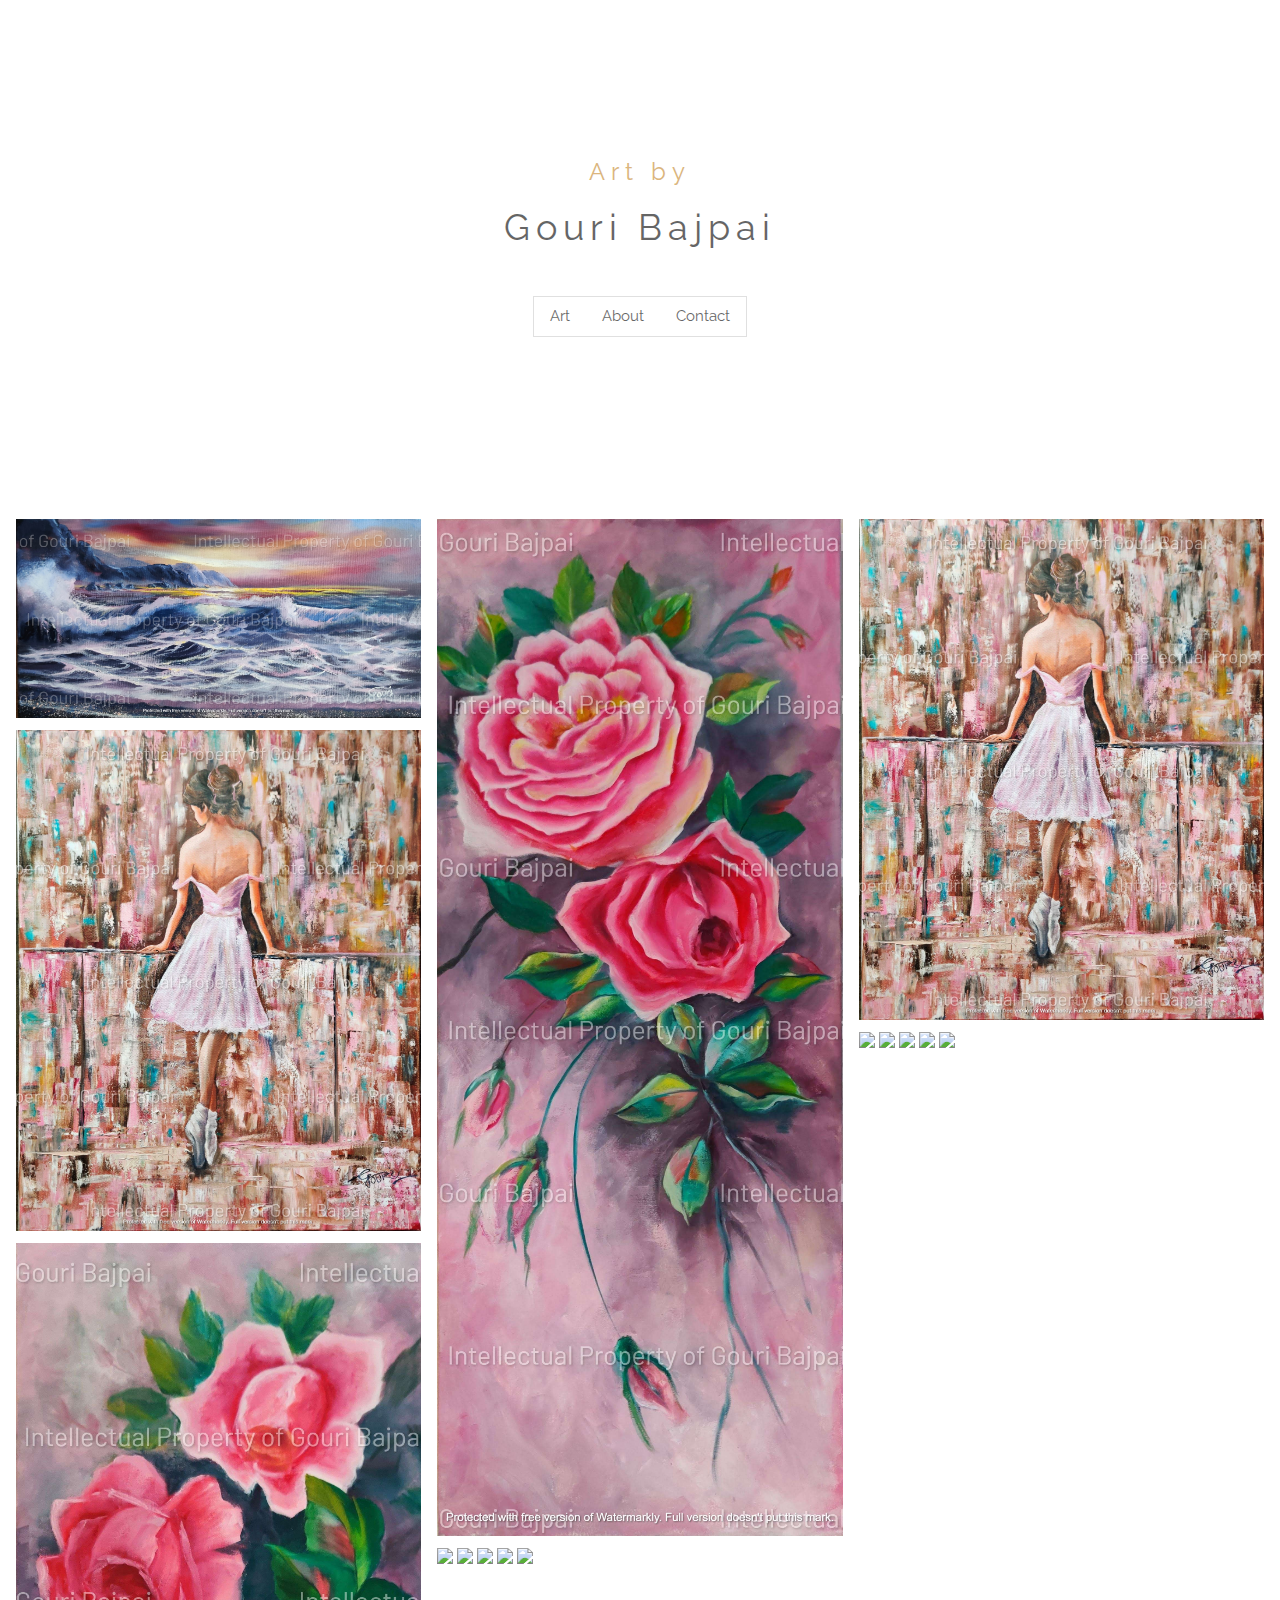
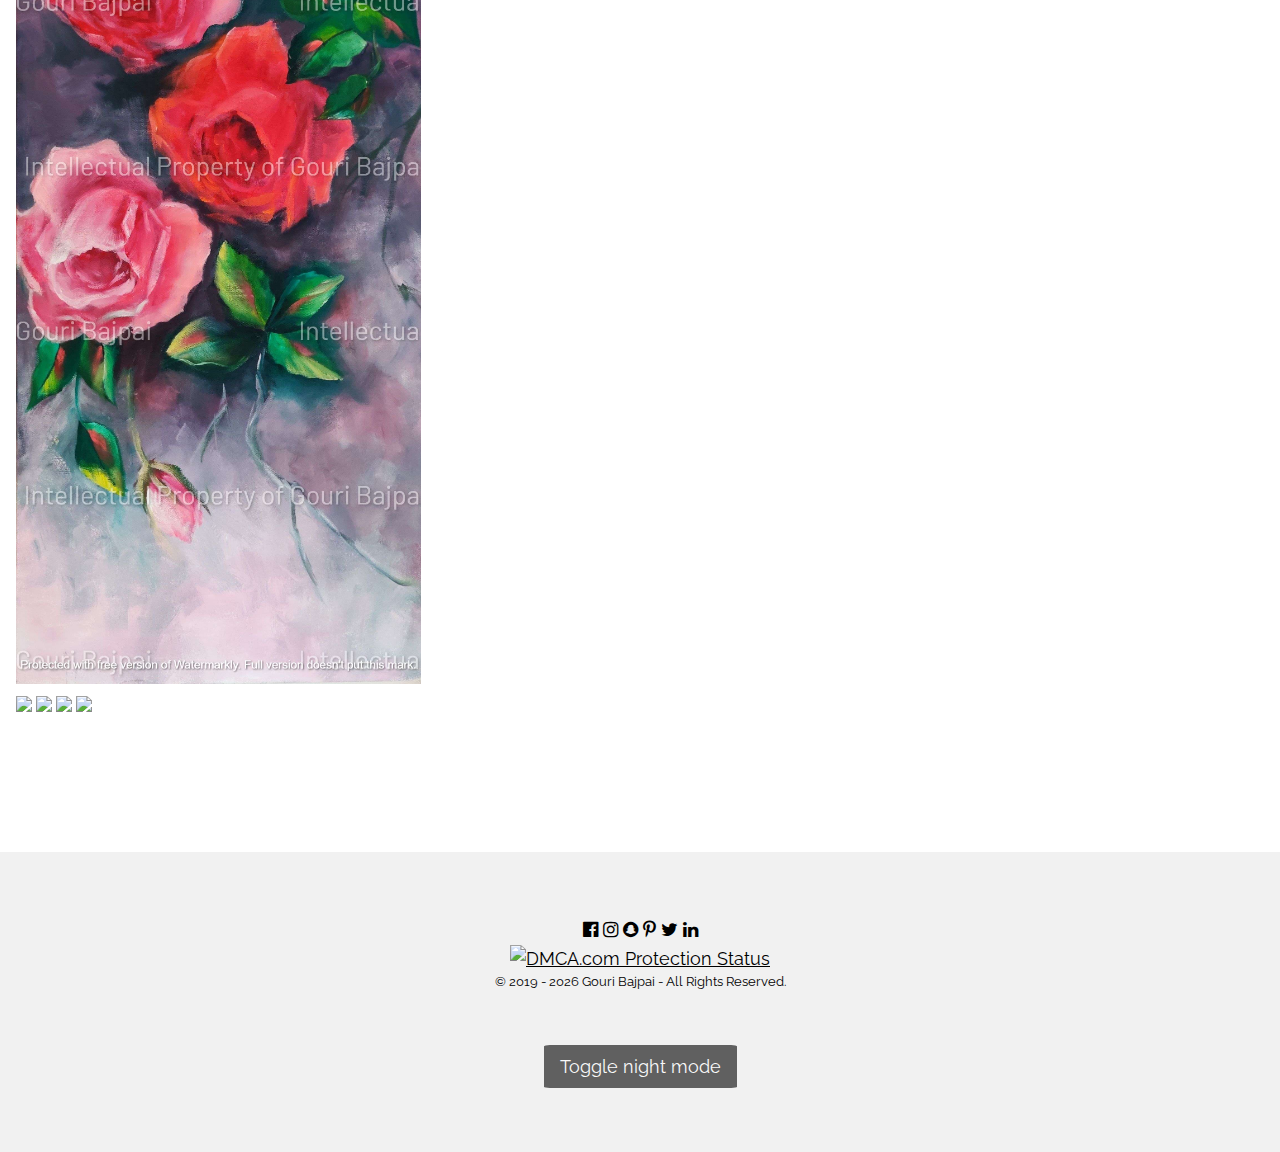
==== html/index.html @ 322a27fb "progress" ====
<!DOCTYPE html>
<html>

<head>
  <meta charset="UTF-8">
  <title>Art by Gouri Bajpai</title>
  <link rel=¨stylesheet¨ type=¨text/css¨ href=¨html/assets/css/main.css¨>
  <meta name="viewport" content="width=device-width, initial-scale=1">
  <link rel="stylesheet" href="https://www.w3schools.com/w3css/4/w3.css">
  <link rel="stylesheet" href="https://fonts.googleapis.com/css?family=Raleway">
  <link rel="stylesheet" href="https://cdnjs.cloudflare.com/ajax/libs/font-awesome/4.7.0/css/font-awesome.min.css">
  <script src="https://ajax.googleapis.com/ajax/libs/jquery/2.1.1/jquery.min.js"></script>
  <style>
    body,
    h1 {
      font-family: "Raleway", Arial, sans-serif
    }

    body {
      background-color: white;
      transition: 0.3s;
    }

    .dark-mode {
      background-color: black;
      color: white;
    }

    h1 {
      letter-spacing: 6px
    }

    .w3-row-padding img {
      margin-bottom: 12px
    }

    .zoom {
      transition: transform .2s;
      /* Animation */

    }

    .zoom:hover {
      transform: scale(1.1);
      /* (150% zoom - Note: if the zoom is too large, it will go outside of the viewport) */
    }
  </style>
  <link rel="apple-touch-icon" sizes="180x180" href="media/favicons/apple-touch-icon.png">
  <link rel="icon" type="image/png" sizes="32x32" href="media/favicons/favicon-32x32.png">
  <link rel="icon" type="image/png" sizes="16x16" href="media/favicons/favicon-16x16.png">
  <link rel="manifest" href="media/favicons/site.webmanifest">
  <link rel="mask-icon" href="media/favicons/safari-pinned-tab.svg" color="#5bbad5">
  <link rel="shortcut icon" href="media/favicons/favicon.ico">
  <meta name="apple-mobile-web-app-title" content="Art by Gouri">
  <meta name="application-name" content="Art by Gouri">
  <meta name="msapplication-TileColor" content="#ffffff">
  <meta name="msapplication-config" content="media/favicons/browserconfig.xml">
  <meta name="theme-color" content="#ffffff">
  <script src="https://unpkg.com/sweetalert/dist/sweetalert.min.js"></script>
</head>

<body>

  <!-- !PAGE CONTENT! -->
  <div class="w3-content" style="max-width:1500px">

    <!-- Header -->
    <header class="w3-panel w3-center w3-opacity" style="padding:128px 16px">
      <h1 style="color: rgb(196, 133, 39);" class="w3-xlarge">Art by</h1>
      <h1 style="" class="w3-animate-opacity">Gouri Bajpai</h1>

      <div class="w3-padding-32">
        <div class="w3-bar w3-border">
          <a href="index.html" class="w3-bar-item w3-button zoom">Art</a>
          <a href="about.html" class="w3-bar-item w3-button zoom">About</a>
          <a href="contact.html" class="w3-bar-item w3-button zoom">Contact</a>
        </div>
      </div>
    </header>

    <!-- Photo Grid -->
    <div class="w3-row-padding" style="margin-bottom:128px">
      <div class="w3-third">
        <img oncontextmenu="nostil(); return false;" draggable="false" loading="eager" class="nosteel" src="pt1.jpg" style="width:100%">
        <img oncontextmenu="nostil(); return false;" draggable="false" loading="lazy" class="nosteel" src="pt4.jpg" style="width:100%">
        <img oncontextmenu="nostil(); return false;" draggable="false" loading="lazy" class="nosteel" src="pt2.jpg" style="width:100%">
        <img oncontextmenu="nostil(); return false;" draggable="false" loading="lazy" class="nosteel" src="/w3images/paris.jpg" style="width:100%">
        <img oncontextmenu="nostil(); return false;" draggable="false" loading="lazy" class="nosteel" src="/w3images/nature.jpg" style="width:100%">
        <img oncontextmenu="nostil(); return false;" draggable="false" loading="lazy" class="nosteel" src="/w3images/mist.jpg" style="width:100%">
        <img oncontextmenu="nostil(); return false;" draggable="false" loading="lazy" class="nosteel" src="/w3images/paris.jpg" style="width:100%">
      </div>

      <div class="w3-third">
        <img oncontextmenu="nostil(); return false;" draggable="false" loading="eager" class="nosteel" src="pt3.jpg" style="width:100%">
        <img oncontextmenu="nostil(); return false;" draggable="false" loading="lazy" class="nosteel" src="/w3images/ocean.jpg" style="width:100%">
        <img oncontextmenu="nostil(); return false;" draggable="false" loading="lazy" class="nosteel" src="/w3images/wedding.jpg" style="width:100%">
        <img oncontextmenu="nostil(); return false;" draggable="false" loading="lazy" class="nosteel" src="/w3images/mountainskies.jpg" style="width:100%">
        <img oncontextmenu="nostil(); return false;" draggable="false" loading="lazy" class="nosteel" src="/w3images/rocks.jpg" style="width:100%">
        <img oncontextmenu="nostil(); return false;" draggable="false" loading="lazy" class="nosteel" src="/w3images/underwater.jpg" style="width:100%">
      </div>
      <div class="w3-third">
        <img oncontextmenu="nostil(); return false;" draggable="false" loading="eager" class="nosteel" src="pt4.jpg" style="width:100%">
        <img oncontextmenu="nostil(); return false;" draggable="false" loading="lazy" class="nosteel" src="/w3images/ocean.jpg" style="width:100%">
        <img oncontextmenu="nostil(); return false;" draggable="false" loading="lazy" class="nosteel" src="/w3images/wedding.jpg" style="width:100%">
        <img oncontextmenu="nostil(); return false;" draggable="false" loading="lazy" class="nosteel" src="/w3images/mountainskies.jpg" style="width:100%">
        <img oncontextmenu="nostil(); return false;" draggable="false" loading="lazy" class="nosteel" src="/w3images/rocks.jpg" style="width:100%">
        <img oncontextmenu="nostil(); return false;" draggable="false" loading="lazy" class="nosteel" src="/w3images/underwater.jpg" style="width:100%">
      </div>
    </div>

    <!-- End Page Content -->
  </div>

  <!-- Footer -->
  <footer class="w3-container w3-padding-64 w3-light-grey w3-center w3-large">
    <a href="https://www.facebook.com/gouriabhi"><i class="fa fa-facebook-official w3-hover-opacity"></i></a>
    <a href=""><i class="fa fa-instagram w3-hover-opacity"></i></a>
    <a href=""><i class="fa fa-snapchat w3-hover-opacity"></i></a>
    <a href=""><i class="fa fa-pinterest-p w3-hover-opacity"></i></a>
    <a href=""><i class="fa fa-twitter w3-hover-opacity"></i></a>
    <a href=""><i class="fa fa-linkedin w3-hover-opacity"></i><br></a>
    <a href="//www.dmca.com/Protection/Status.aspx?ID=de79299c-2f79-412b-9eee-342b406de7dd"
      title="DMCA.com Protection Status" class="dmca-badge"> <img
        src="https://images.dmca.com/Badges/dmca_protected_sml_120n.png?ID=de79299c-2f79-412b-9eee-342b406de7dd"
        alt="DMCA.com Protection Status" /></a>
    <script src="https://images.dmca.com/Badges/DMCABadgeHelper.min.js"> </script><br>
    <div style="font-size: small;" class="copyright" align="center">
      <!-- Generated by http://www.html-code-generator.com/ -->
      <script>
        document.write('&copy;');
        document.write(' 2019 - ');
        document.write(new Date().getFullYear());
        document.write(' Gouri Bajpai - All Rights Reserved.');
      </script>
    </div><br><br>
    <button style="width: auto; height: auto; border-radius: 3%;" class="w3-button w3-black w3-opacity" id="darkbutt" onclick="darkmode();">Toggle night mode</button>
  </footer>

  <script src="html/assets/js/main.js"></script>
  <script>
     document.addEventListener('contextmenu', event => event.preventDefault());

    function darkmode() {
      var element = document.body;
      element.classList.toggle("dark-mode");
    }

    function nostil() {
      swal({
          title: "DO NOT ATTEMPT TO COPY THIS IMAGE",
          text: "All paintings and artwork showcased on this page are DMCA protected and are intellectual property of their respective artist. Attempting to recreate, use, copy, or distribute these images will result in a violation of intellatual property protection laws, and action will be taken.",
          icon: "error",
          dangerMode: true,
        })
    }

    // document.querySelector('.nosteel').onmousedown = function (event) {
    //   if (event.which == 3) {
    //     swal({
    //       title: "DO NOT ATTEMPT TO COPY THIS IMAGE",
    //       text: "All paintings and artwork showcased on this page are DMCA protected and are intellectual property of their respective artist. Attempting to recreate, use, copy, or distribute these images will result in a violation of intellatual property protection laws, and action will be taken.",
    //       icon: "error",
    //       buttons: false,
    //       dangerMode: true,
    //     })
    //   }
    // }
  </script>
<script>
  $(document).ready(function() {
     $(".nosteel").on("contextmenu",function(){
        swal({
          title: "DO NOT ATTEMPT TO COPY THIS IMAGE",
          text: "All paintings and artwork showcased on this page are DMCA protected and are intellectual property of their respective artist. Attempting to recreate, use, copy, or distribute these images will result in a violation of intellatual property protection laws, and action will be taken.",
          icon: "error",
          buttons: false,
          dangerMode: true,
        })
      }     }); 
 });
</script>
</body>

</html>
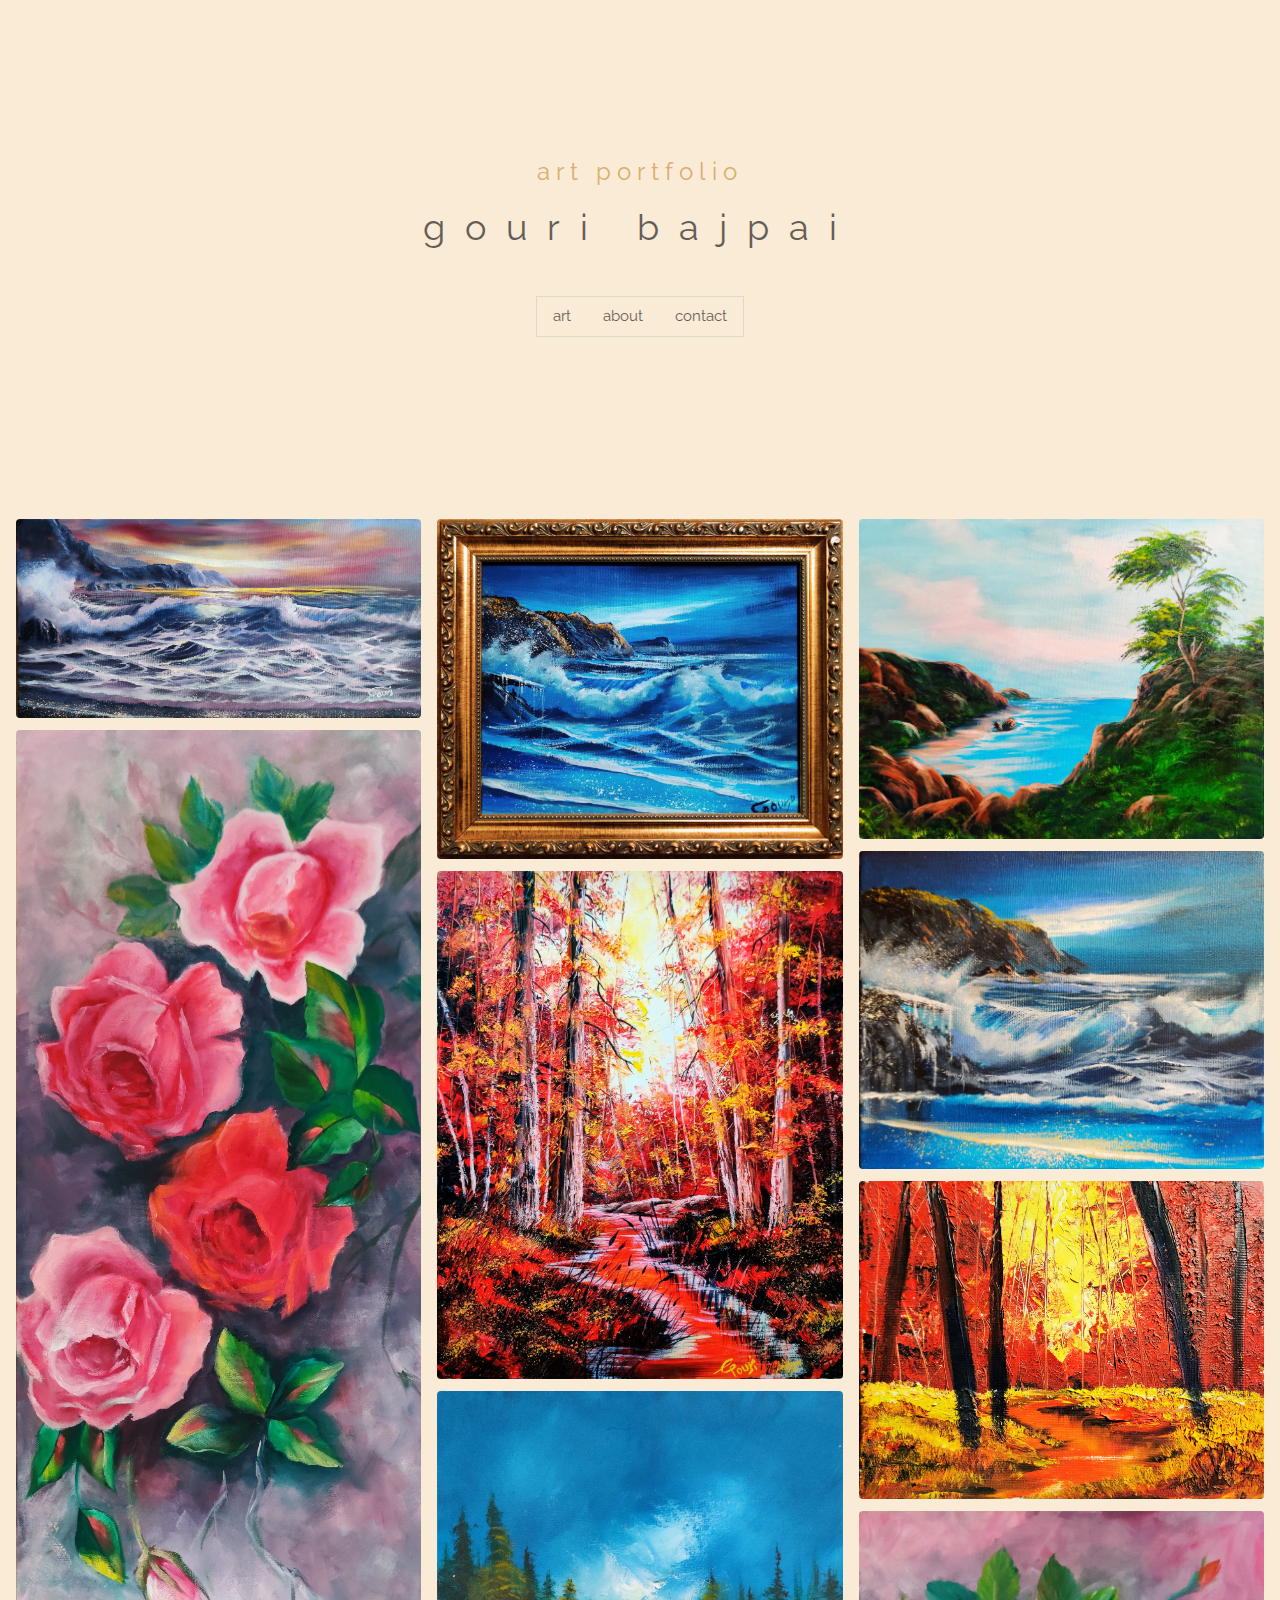
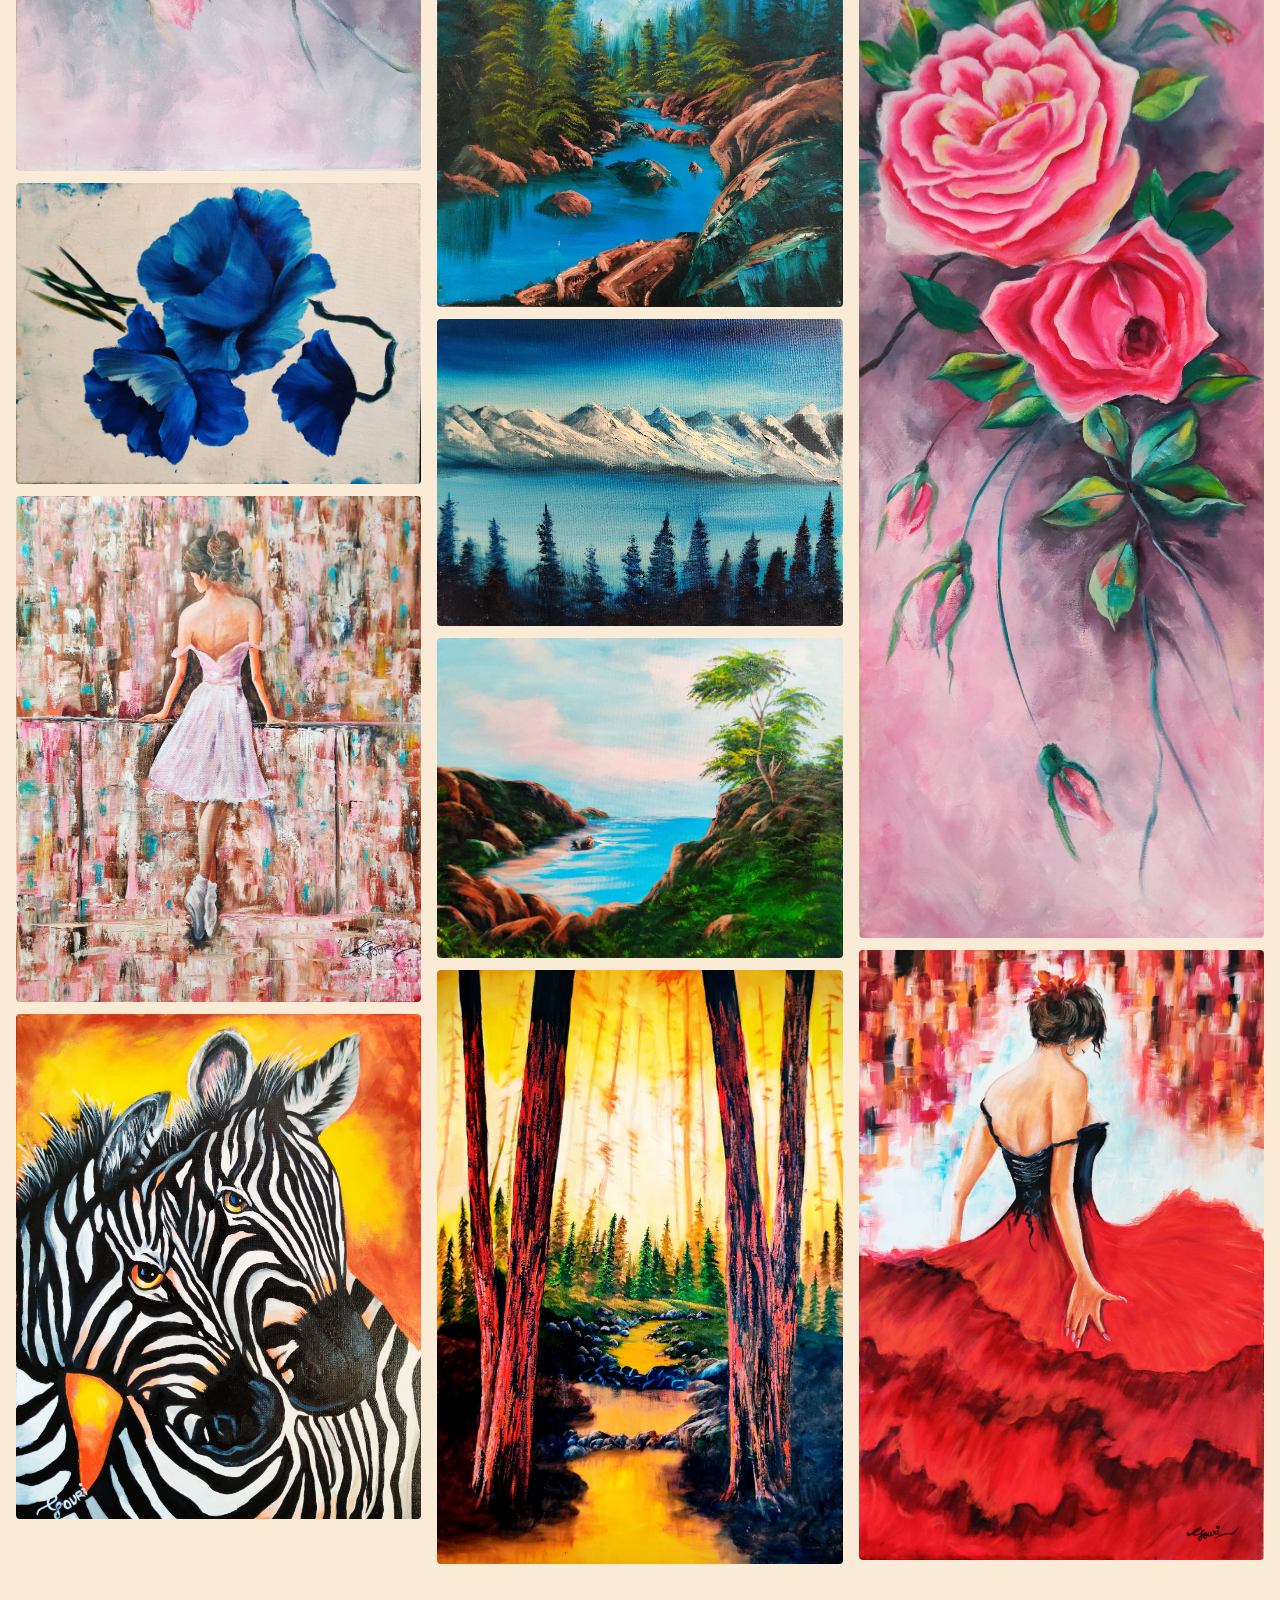
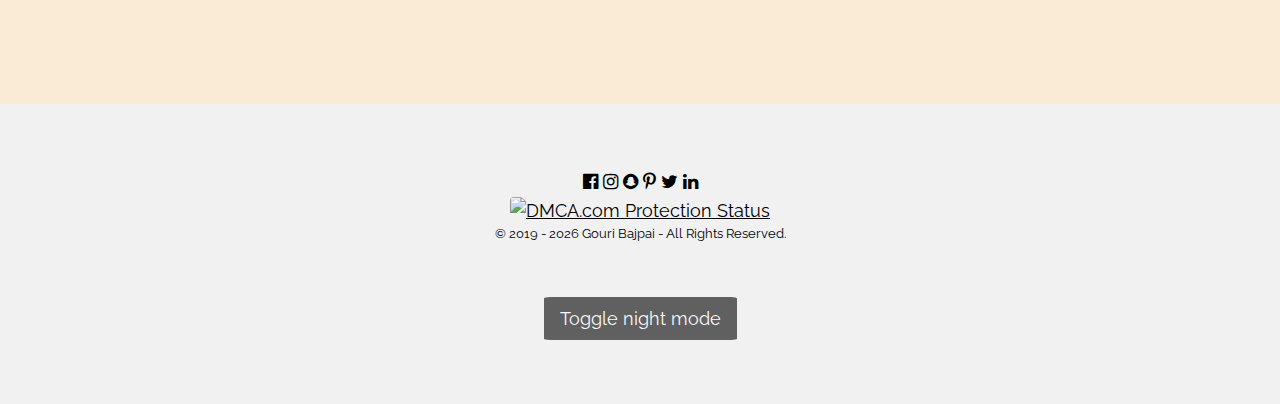
==== commit cb81aa9a: "working" ====
--- a/html/index.html
+++ b/html/index.html
@@ -11,14 +11,101 @@
   <link rel="stylesheet" href="https://cdnjs.cloudflare.com/ajax/libs/font-awesome/4.7.0/css/font-awesome.min.css">
   <script src="https://ajax.googleapis.com/ajax/libs/jquery/2.1.1/jquery.min.js"></script>
   <style>
+::selection {
+  background: #be8227; /* WebKit/Blink Browsers */
+}
+::-moz-selection {
+  background: #bb841f; /* Gecko Browsers */
+}
+
+.content {
+  display: flex;
+  justify-content: center;
+  align-items: center;
+  width:100%;
+  height:100%;
+}
+.loader-wrapper {
+  width: 100%;
+  height: 100%;
+  position: fixed;
+  top: 0;
+  left: 0;
+  background-color: rgb(255, 255, 255);
+  display:flex;
+  justify-content: center;
+  align-items: center;
+}
+.loader {
+  display: inline-block;
+  width: 30px;
+  height: 30px;
+  border-radius: 20%;
+  position: relative;
+  border: 4px solid #000;
+  animation: loader 2s infinite ease;
+}
+.loader-inner {
+  vertical-align: top;
+  display: inline-block;
+  width: 100%;
+  border-radius: 9%;
+  background-color: rgb(196, 133, 39);
+  animation: loader-inner 2s infinite ease-in;
+}
+@keyframes loader {
+  0% { transform: rotate(0deg);}
+  25% { transform: rotate(180deg);}
+  50% { transform: rotate(180deg);}
+  75% { transform: rotate(360deg);}
+  100% { transform: rotate(360deg);}
+}
+@keyframes loader-inner {
+  0% { height: 0%;}
+  25% { height: 0%;}
+  50% { height: 100%;}
+  75% { height: 100%;}
+  100% { height: 0%;}
+}
+
+    /* width */
+    ::-webkit-scrollbar {
+      width: 4px;
+    }
+    
+    /* Track */
+    ::-webkit-scrollbar-track {
+    display: none;
+    }
+     
+    /* Handle */
+    ::-webkit-scrollbar-thumb {
+      background: grey; 
+      border-radius: 10px;
+      opacity: 0.5%;
+      transition: opacity 0.2s;
+    }
+    
+    /* Handle on hover */
+    ::-webkit-scrollbar-thumb:hover {
+      background: black;
+      opacity: 1;
+    }
+    </style>
+  <style>
     body,
     h1 {
-      font-family: "Raleway", Arial, sans-serif
+      font-family: "Raleway", Arial, sans-serif;
+      cursor: url('[data-uri]'), auto;
     }
 
     body {
-      background-color: white;
+      background-color: antiquewhite;
       transition: 0.3s;
+    }
+
+    img {
+      border-radius: 4px;
     }
 
     .dark-mode {
@@ -41,70 +128,140 @@
     }
 
     .zoom:hover {
-      transform: scale(1.1);
+      transform: scale(1.15);
       /* (150% zoom - Note: if the zoom is too large, it will go outside of the viewport) */
-    }
+
+    }
+    
+    #loading {
+    background: url('paint.gif') no-repeat center center;
+    position: absolute;
+    top: 0;
+    left: 0;
+    height: 100%;
+    width: 100%;
+    z-index: 9999999;
+}
+.alt-wrap { 
+      display: block;
+      position: relative;
+      color: whitesmoke;
+      border-radius: 4px;
+      width: 100%;
+      height: 100%;
+    }
+
+  /* The alt text itself */
+  /* Will be added with js */
+    .alt-wrap p.alt {
+      position: absolute;
+      opacity: 0; /* hide initially */
+      left: 0; right: 0; bottom: 0;
+      margin: auto;
+      background-color: rgba(255, 255, 255, 0.623);
+      font-size: xx-large;
+      transition: all 300ms ease;
+      transition-delay: 300ms;
+      border-radius: 4px;
+      height: 100%;
+      text-align: center;
+      color: #835715;
+      user-select: none;
+      -webkit-touch-callout: none;
+      -webkit-user-select: none;
+      -ms-user-select: none;
+      vertical-align: middle;
+      display: inline-block;
+      padding: 20px;
+    }
+
+  /* Hovering over the wrapper shows its alt p*/
+    .alt-wrap:hover > p.alt { 
+      opacity: 1; 
+      transition-delay: 0.2s;
+    }
+
+    .container {}
+
+  .img-wrap {
+    display: flex;
+    flex-direction: row;
+    justify-content: space-around;
+  }
+
+  .img { display: block; }
+  
+  .enlarged {
+    width: auto;
+    height: 95%;
+}
+
   </style>
-  <link rel="apple-touch-icon" sizes="180x180" href="media/favicons/apple-touch-icon.png">
-  <link rel="icon" type="image/png" sizes="32x32" href="media/favicons/favicon-32x32.png">
-  <link rel="icon" type="image/png" sizes="16x16" href="media/favicons/favicon-16x16.png">
-  <link rel="manifest" href="media/favicons/site.webmanifest">
-  <link rel="mask-icon" href="media/favicons/safari-pinned-tab.svg" color="#5bbad5">
-  <link rel="shortcut icon" href="media/favicons/favicon.ico">
+
+  <link rel="apple-touch-icon" sizes="180x180" href="apple-touch-icon.png">
+  <link rel="icon" type="image/png" sizes="32x32" href="favicon-32x32.png">
+  <link rel="icon" type="image/png" sizes="16x16" href="favicon-16x16.png">
+  <link rel="manifest" href="site.webmanifest">
+  <link rel="mask-icon" href="safari-pinned-tab.svg" color="#5bbad5">
+  <link rel="shortcut icon" href="favicon.ico">
   <meta name="apple-mobile-web-app-title" content="Art by Gouri">
   <meta name="application-name" content="Art by Gouri">
   <meta name="msapplication-TileColor" content="#ffffff">
-  <meta name="msapplication-config" content="media/favicons/browserconfig.xml">
+  <meta name="msapplication-config" content="browserconfig.xml">
   <meta name="theme-color" content="#ffffff">
   <script src="https://unpkg.com/sweetalert/dist/sweetalert.min.js"></script>
+  <link href="https://unpkg.com/aos@2.3.1/dist/aos.css" rel="stylesheet">
 </head>
 
-<body>
-
+<body draggable="false">
+  <script>
+    AOS.init();
+  </script>
+  <!-- <div id="loading"></div> -->
+  <div style="z-index: 99999;" class="loader-wrapper">
+    <span class="loader"><span class="loader-inner"></span></span>
+  </div>
   <!-- !PAGE CONTENT! -->
   <div class="w3-content" style="max-width:1500px">
 
     <!-- Header -->
     <header class="w3-panel w3-center w3-opacity" style="padding:128px 16px">
-      <h1 style="color: rgb(196, 133, 39);" class="w3-xlarge">Art by</h1>
-      <h1 style="" class="w3-animate-opacity">Gouri Bajpai</h1>
-
-      <div class="w3-padding-32">
+      <h1 style="color: rgb(196, 133, 39);" class="w3-xlarge">art portfolio</h1>
+      <h1 style="letter-spacing: 20px;" class="w3-animate-opacity">gouri bajpai</h1>
+
+      <div style="" class="w3-padding-32">
         <div class="w3-bar w3-border">
-          <a href="index.html" class="w3-bar-item w3-button zoom">Art</a>
-          <a href="about.html" class="w3-bar-item w3-button zoom">About</a>
-          <a href="contact.html" class="w3-bar-item w3-button zoom">Contact</a>
+          <a href="index.html" class="w3-bar-item w3-button zoom">art</a>
+          <a href="about.html" class="w3-bar-item w3-button zoom">about</a>
+          <a href="contact.html" class="w3-bar-item w3-button zoom">contact</a>
         </div>
       </div>
     </header>
 
     <!-- Photo Grid -->
-    <div class="w3-row-padding" style="margin-bottom:128px">
+    <div class="w3-row-padding" style="margin-bottom:128px;">
       <div class="w3-third">
-        <img oncontextmenu="nostil(); return false;" draggable="false" loading="eager" class="nosteel" src="pt1.jpg" style="width:100%">
-        <img oncontextmenu="nostil(); return false;" draggable="false" loading="lazy" class="nosteel" src="pt4.jpg" style="width:100%">
-        <img oncontextmenu="nostil(); return false;" draggable="false" loading="lazy" class="nosteel" src="pt2.jpg" style="width:100%">
-        <img oncontextmenu="nostil(); return false;" draggable="false" loading="lazy" class="nosteel" src="/w3images/paris.jpg" style="width:100%">
-        <img oncontextmenu="nostil(); return false;" draggable="false" loading="lazy" class="nosteel" src="/w3images/nature.jpg" style="width:100%">
-        <img oncontextmenu="nostil(); return false;" draggable="false" loading="lazy" class="nosteel" src="/w3images/mist.jpg" style="width:100%">
-        <img oncontextmenu="nostil(); return false;" draggable="false" loading="lazy" class="nosteel" src="/w3images/paris.jpg" style="width:100%">
+        <img oncontextmenu="nostil(); return false;" draggable="false" loading="eager" class="nosteel img" src="pt1.jpg" alt="<b>Dawn Shore</b><br><br><i>Contact for details</i>" style="width:100%">
+        <img oncontextmenu="nostil(); return false;" draggable="false" loading="lazy" class="nosteel img" src="pt2.jpg" alt="Ballerina" style="width:100%">
+        <img oncontextmenu="nostil(); return false;" draggable="false" loading="lazy" class="nosteel img" src="pt8.jpg" style="width:100%">
+        <img oncontextmenu="nostil(); return false;" draggable="false" loading="lazy" class="nosteel img" src="pt4.jpg" style="width:100%">
+        <img oncontextmenu="nostil(); return false;" draggable="false" loading="lazy" class="nosteel img" src="pt14.jpg" style="width:100%">
       </div>
 
       <div class="w3-third">
-        <img oncontextmenu="nostil(); return false;" draggable="false" loading="eager" class="nosteel" src="pt3.jpg" style="width:100%">
-        <img oncontextmenu="nostil(); return false;" draggable="false" loading="lazy" class="nosteel" src="/w3images/ocean.jpg" style="width:100%">
-        <img oncontextmenu="nostil(); return false;" draggable="false" loading="lazy" class="nosteel" src="/w3images/wedding.jpg" style="width:100%">
-        <img oncontextmenu="nostil(); return false;" draggable="false" loading="lazy" class="nosteel" src="/w3images/mountainskies.jpg" style="width:100%">
-        <img oncontextmenu="nostil(); return false;" draggable="false" loading="lazy" class="nosteel" src="/w3images/rocks.jpg" style="width:100%">
-        <img oncontextmenu="nostil(); return false;" draggable="false" loading="lazy" class="nosteel" src="/w3images/underwater.jpg" style="width:100%">
+        <img oncontextmenu="nostil(); return false;" draggable="false" loading="eager" class="nosteel img" src="pt5.jpg" style="width:100%">
+        <img oncontextmenu="nostil(); return false;" draggable="false" loading="lazy" class="nosteel img" src="pt6.jpg" style="width:100%">
+        <img oncontextmenu="nostil(); return false;" draggable="false" loading="lazy" class="nosteel img" src="pt7.jpg" style="width:100%">
+        <img oncontextmenu="nostil(); return false;" draggable="false" loading="lazy" class="nosteel img" src="pt12.jpg" style="width:100%">
+        <img oncontextmenu="nostil(); return false;" draggable="false" loading="lazy" class="nosteel img" src="pt9.jpg" style="width:100%">
+        <img oncontextmenu="nostil(); return false;" draggable="false" loading="lazy" class="nosteel img" src="pt15.jpg" style="width:100%">
       </div>
       <div class="w3-third">
-        <img oncontextmenu="nostil(); return false;" draggable="false" loading="eager" class="nosteel" src="pt4.jpg" style="width:100%">
-        <img oncontextmenu="nostil(); return false;" draggable="false" loading="lazy" class="nosteel" src="/w3images/ocean.jpg" style="width:100%">
-        <img oncontextmenu="nostil(); return false;" draggable="false" loading="lazy" class="nosteel" src="/w3images/wedding.jpg" style="width:100%">
-        <img oncontextmenu="nostil(); return false;" draggable="false" loading="lazy" class="nosteel" src="/w3images/mountainskies.jpg" style="width:100%">
-        <img oncontextmenu="nostil(); return false;" draggable="false" loading="lazy" class="nosteel" src="/w3images/rocks.jpg" style="width:100%">
-        <img oncontextmenu="nostil(); return false;" draggable="false" loading="lazy" class="nosteel" src="/w3images/underwater.jpg" style="width:100%">
+        <img oncontextmenu="nostil(); return false;" draggable="false" loading="eager" class="nosteel img" src="pt9.jpg" style="width:100%">
+        <img oncontextmenu="nostil(); return false;" draggable="false" loading="lazy" class="nosteel img" src="pt10.jpg" style="width:100%">
+        <img oncontextmenu="nostil(); return false;" draggable="false" loading="lazy" class="nosteel img" src="pt11.jpg" style="width:100%">
+        <img oncontextmenu="nostil(); return false;" draggable="false" loading="lazy" class="nosteel img" src="pt3.jpg" style="width:100%">
+        <img oncontextmenu="nostil(); return false;" draggable="false" loading="lazy" class="nosteel img" src="pt13.jpg" style="width:100%">
       </div>
     </div>
 
@@ -112,13 +269,13 @@
   </div>
 
   <!-- Footer -->
-  <footer class="w3-container w3-padding-64 w3-light-grey w3-center w3-large">
-    <a href="https://www.facebook.com/gouriabhi"><i class="fa fa-facebook-official w3-hover-opacity"></i></a>
-    <a href=""><i class="fa fa-instagram w3-hover-opacity"></i></a>
-    <a href=""><i class="fa fa-snapchat w3-hover-opacity"></i></a>
-    <a href=""><i class="fa fa-pinterest-p w3-hover-opacity"></i></a>
-    <a href=""><i class="fa fa-twitter w3-hover-opacity"></i></a>
-    <a href=""><i class="fa fa-linkedin w3-hover-opacity"></i><br></a>
+  <footer style="cursor: auto;" class="w3-container w3-padding-64 w3-light-grey w3-center w3-large">
+    <a href="https://www.facebook.com/gouriabhi"><i class="zoom fa fa-facebook-official w3-hover-opacity"></i></a>
+    <a href=""><i class="zoom fa fa-instagram w3-hover-opacity"></i></a>
+    <a href=""><i class="fa fa-snapchat w3-hover-opacity zoom"></i></a>
+    <a href=""><i class="fa fa-pinterest-p w3-hover-opacity zoom"></i></a>
+    <a href=""><i class="fa fa-twitter w3-hover-opacity zoom"></i></a>
+    <a href=""><i class="fa fa-linkedin w3-hover-opacity zoom"></i><br></a>
     <a href="//www.dmca.com/Protection/Status.aspx?ID=de79299c-2f79-412b-9eee-342b406de7dd"
       title="DMCA.com Protection Status" class="dmca-badge"> <img
         src="https://images.dmca.com/Badges/dmca_protected_sml_120n.png?ID=de79299c-2f79-412b-9eee-342b406de7dd"
@@ -154,7 +311,24 @@
         })
     }
 
-    // document.querySelector('.nosteel').onmousedown = function (event) {
+    document.body.addEventListener("keydown", onkeydown);
+
+    function onkeydown(event) {
+        if (event.ctrlKey === true && event.key==="c") {
+          swal({
+          title: "DO NOT ATTEMPT TO COPY THIS IMAGE",
+          text: "All paintings and artwork showcased on this page are DMCA protected and are intellectual property of their respective artist. Attempting to recreate, use, copy, or distribute these images will result in a violation of intellatual property protection laws, and action will be taken.",
+          icon: "error",
+          dangerMode: true,
+        })        }
+    }
+
+//     Array.prototype.forEach.call(document.querySelector("img"), function (elem) {
+//     elem.addEventListener("click", function () {
+//         elem.classList.toggle("enlarged");
+//     });
+// });
+// document.querySelector('.nosteel').onmousedown = function (event) {
     //   if (event.which == 3) {
     //     swal({
     //       title: "DO NOT ATTEMPT TO COPY THIS IMAGE",
@@ -166,7 +340,12 @@
     //   }
     // }
   </script>
-<script>
+      <script>
+        $(window).on("load",function(){
+          $(".loader-wrapper").fadeOut("slow");
+        });
+    </script>
+<!-- <script>
   $(document).ready(function() {
      $(".nosteel").on("contextmenu",function(){
         swal({
@@ -178,7 +357,26 @@
         })
       }     }); 
  });
-</script>
+</script> -->
+<!-- <script>
+  // Wrap every .img in a div
+    // 1. For all items with class .img...
+    // 2. Wrap them in a div
+    $(".img").wrap('<div class="alt-wrap"/>');
+  
+  // Add alt text after each .img
+    // 1. For all items with class .img...
+    // 2. Run a function for each of them...
+    // 3. To add a p element after it
+    // 5. Containing that element's alt text
+    $(".img").each(function() {
+      $(this).after('<p class="alt">' + $(this).attr('alt') + '</p>');
+    })
+  
+  // CSS shows/hides the alt text on hover
+  
+    </script> -->
+
 </body>
 
 </html>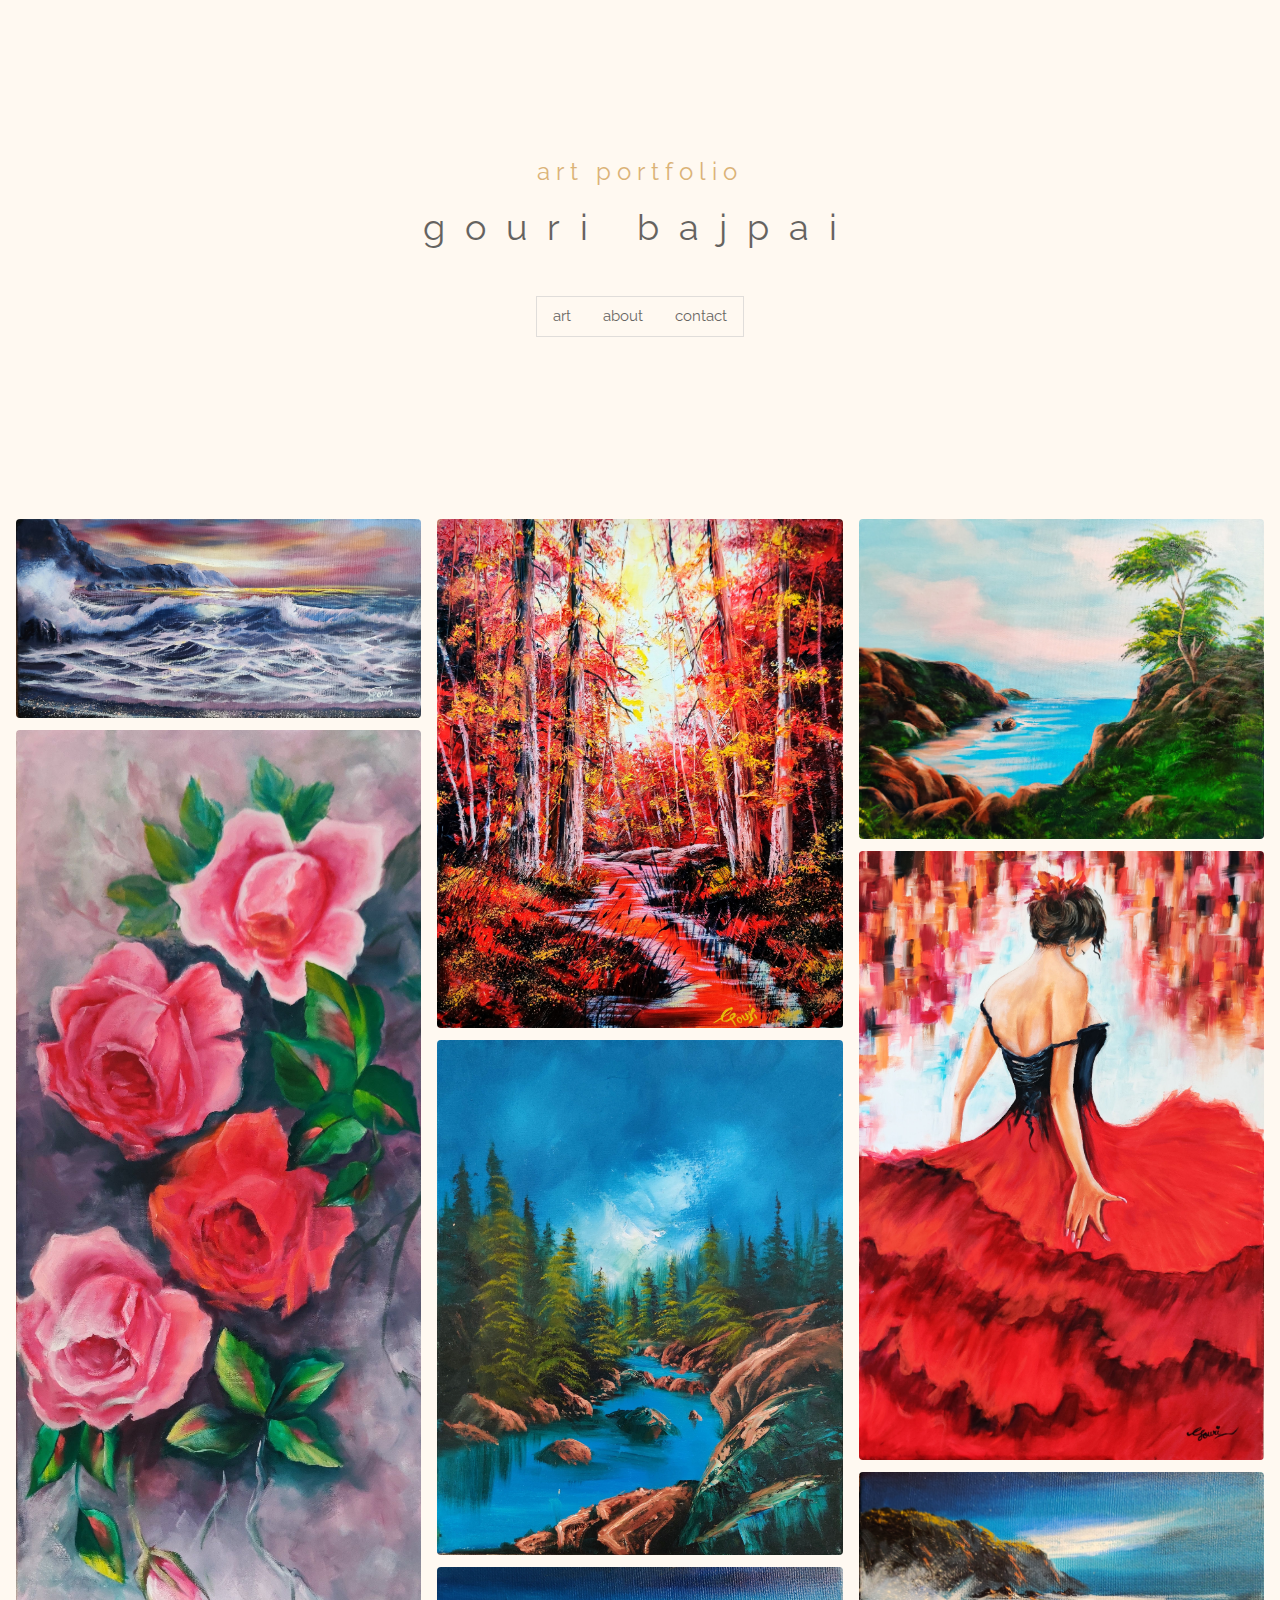
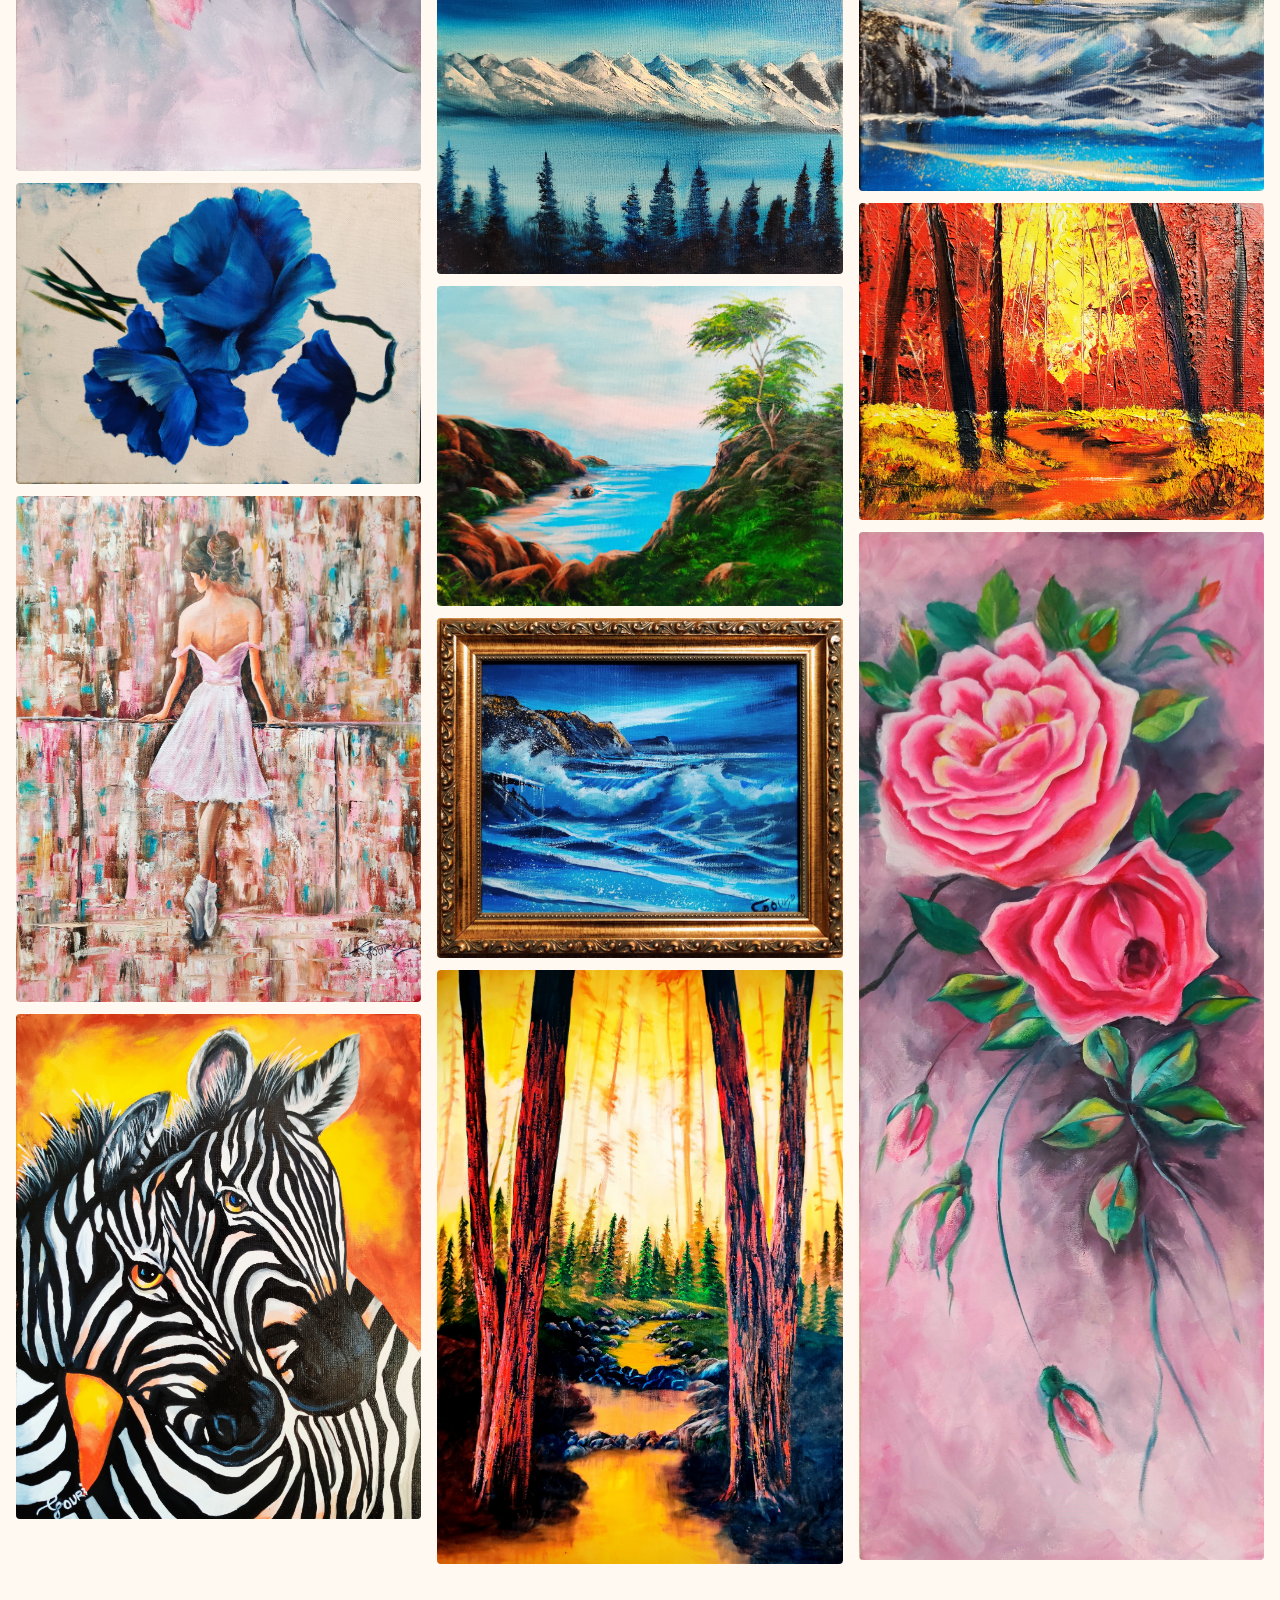
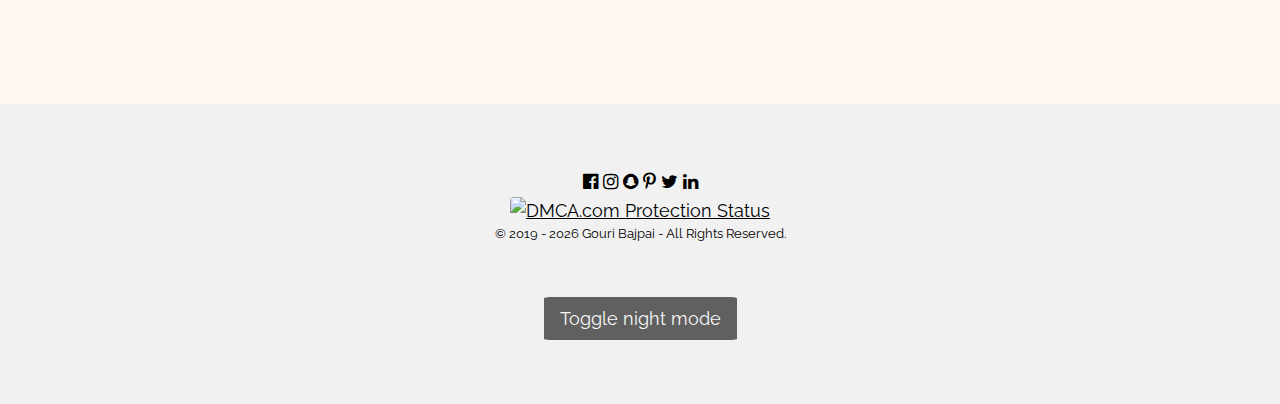
==== commit 6c1dc77e: "contact page pretty much done" ====
--- a/html/index.html
+++ b/html/index.html
@@ -11,87 +11,139 @@
   <link rel="stylesheet" href="https://cdnjs.cloudflare.com/ajax/libs/font-awesome/4.7.0/css/font-awesome.min.css">
   <script src="https://ajax.googleapis.com/ajax/libs/jquery/2.1.1/jquery.min.js"></script>
   <style>
-::selection {
-  background: #be8227; /* WebKit/Blink Browsers */
-}
-::-moz-selection {
-  background: #bb841f; /* Gecko Browsers */
-}
-
-.content {
-  display: flex;
-  justify-content: center;
-  align-items: center;
-  width:100%;
-  height:100%;
-}
-.loader-wrapper {
-  width: 100%;
-  height: 100%;
-  position: fixed;
-  top: 0;
-  left: 0;
-  background-color: rgb(255, 255, 255);
-  display:flex;
-  justify-content: center;
-  align-items: center;
-}
-.loader {
-  display: inline-block;
-  width: 30px;
-  height: 30px;
-  border-radius: 20%;
-  position: relative;
-  border: 4px solid #000;
-  animation: loader 2s infinite ease;
-}
-.loader-inner {
-  vertical-align: top;
-  display: inline-block;
-  width: 100%;
-  border-radius: 9%;
-  background-color: rgb(196, 133, 39);
-  animation: loader-inner 2s infinite ease-in;
-}
-@keyframes loader {
-  0% { transform: rotate(0deg);}
-  25% { transform: rotate(180deg);}
-  50% { transform: rotate(180deg);}
-  75% { transform: rotate(360deg);}
-  100% { transform: rotate(360deg);}
-}
-@keyframes loader-inner {
-  0% { height: 0%;}
-  25% { height: 0%;}
-  50% { height: 100%;}
-  75% { height: 100%;}
-  100% { height: 0%;}
-}
+    ::selection {
+      background: #be8227;
+      /* WebKit/Blink Browsers */
+    }
+
+    ::-moz-selection {
+      background: #bb841f;
+      /* Gecko Browsers */
+    }
+
+    .noselect {
+      -webkit-touch-callout: none;
+      /* iOS Safari */
+      -webkit-user-select: none;
+      /* Safari */
+      -khtml-user-select: none;
+      /* Konqueror HTML */
+      -moz-user-select: none;
+      /* Old versions of Firefox */
+      -ms-user-select: none;
+      /* Internet Explorer/Edge */
+      user-select: none;
+      /* Non-prefixed version, currently
+                                  supported by Chrome, Edge, Opera and Firefox */
+    }
+
+    .content {
+      display: flex;
+      justify-content: center;
+      align-items: center;
+      width: 100%;
+      height: 100%;
+    }
+
+    .loader-wrapper {
+      width: 100%;
+      height: 100%;
+      position: fixed;
+      top: 0;
+      left: 0;
+      background-color: rgb(255, 255, 255);
+      display: flex;
+      justify-content: center;
+      align-items: center;
+    }
+
+    .loader {
+      display: inline-block;
+      width: 30px;
+      height: 30px;
+      border-radius: 20%;
+      position: relative;
+      border: 4px solid #000;
+      animation: loader 2s infinite ease;
+    }
+
+    .loader-inner {
+      vertical-align: top;
+      display: inline-block;
+      width: 100%;
+      border-radius: 9%;
+      background-color: rgb(196, 133, 39);
+      animation: loader-inner 2s infinite ease-in;
+    }
+
+    @keyframes loader {
+      0% {
+        transform: rotate(0deg);
+      }
+
+      25% {
+        transform: rotate(180deg);
+      }
+
+      50% {
+        transform: rotate(180deg);
+      }
+
+      75% {
+        transform: rotate(360deg);
+      }
+
+      100% {
+        transform: rotate(360deg);
+      }
+    }
+
+    @keyframes loader-inner {
+      0% {
+        height: 0%;
+      }
+
+      25% {
+        height: 0%;
+      }
+
+      50% {
+        height: 100%;
+      }
+
+      75% {
+        height: 100%;
+      }
+
+      100% {
+        height: 0%;
+      }
+    }
 
     /* width */
     ::-webkit-scrollbar {
       width: 4px;
     }
-    
+
     /* Track */
     ::-webkit-scrollbar-track {
-    display: none;
-    }
-     
+      display: none;
+    }
+
     /* Handle */
     ::-webkit-scrollbar-thumb {
-      background: grey; 
+      background: grey;
       border-radius: 10px;
       opacity: 0.5%;
       transition: opacity 0.2s;
     }
-    
+
     /* Handle on hover */
     ::-webkit-scrollbar-thumb:hover {
       background: black;
       opacity: 1;
     }
-    </style>
+  </style>
   <style>
     body,
     h1 {
@@ -100,7 +152,7 @@
     }
 
     body {
-      background-color: antiquewhite;
+      background-color: rgb(255, 249, 241);
       transition: 0.3s;
     }
 
@@ -132,17 +184,18 @@
       /* (150% zoom - Note: if the zoom is too large, it will go outside of the viewport) */
 
     }
-    
+
     #loading {
-    background: url('paint.gif') no-repeat center center;
-    position: absolute;
-    top: 0;
-    left: 0;
-    height: 100%;
-    width: 100%;
-    z-index: 9999999;
-}
-.alt-wrap { 
+      background: url('paint.gif') no-repeat center center;
+      position: absolute;
+      top: 0;
+      left: 0;
+      height: 100%;
+      width: 100%;
+      z-index: 9999999;
+    }
+
+    .alt-wrap {
       display: block;
       position: relative;
       color: whitesmoke;
@@ -151,12 +204,15 @@
       height: 100%;
     }
 
-  /* The alt text itself */
-  /* Will be added with js */
+    /* The alt text itself */
+    /* Will be added with js */
     .alt-wrap p.alt {
       position: absolute;
-      opacity: 0; /* hide initially */
-      left: 0; right: 0; bottom: 0;
+      opacity: 0;
+      /* hide initially */
+      left: 0;
+      right: 0;
+      bottom: 0;
       margin: auto;
       background-color: rgba(255, 255, 255, 0.623);
       font-size: xx-large;
@@ -175,27 +231,28 @@
       padding: 20px;
     }
 
-  /* Hovering over the wrapper shows its alt p*/
-    .alt-wrap:hover > p.alt { 
-      opacity: 1; 
+    /* Hovering over the wrapper shows its alt p*/
+    .alt-wrap:hover>p.alt {
+      opacity: 1;
       transition-delay: 0.2s;
     }
 
     .container {}
 
-  .img-wrap {
-    display: flex;
-    flex-direction: row;
-    justify-content: space-around;
-  }
-
-  .img { display: block; }
-  
-  .enlarged {
-    width: auto;
-    height: 95%;
-}
-
+    .img-wrap {
+      display: flex;
+      flex-direction: row;
+      justify-content: space-around;
+    }
+
+    .img {
+      display: block;
+    }
+
+    .enlarged {
+      width: auto;
+      height: 95%;
+    }
   </style>
 
   <link rel="apple-touch-icon" sizes="180x180" href="apple-touch-icon.png">
@@ -241,27 +298,43 @@
     <!-- Photo Grid -->
     <div class="w3-row-padding" style="margin-bottom:128px;">
       <div class="w3-third">
-        <img oncontextmenu="nostil(); return false;" draggable="false" loading="eager" class="nosteel img" src="pt1.jpg" alt="<b>Dawn Shore</b><br><br><i>Contact for details</i>" style="width:100%">
-        <img oncontextmenu="nostil(); return false;" draggable="false" loading="lazy" class="nosteel img" src="pt2.jpg" alt="Ballerina" style="width:100%">
-        <img oncontextmenu="nostil(); return false;" draggable="false" loading="lazy" class="nosteel img" src="pt8.jpg" style="width:100%">
-        <img oncontextmenu="nostil(); return false;" draggable="false" loading="lazy" class="nosteel img" src="pt4.jpg" style="width:100%">
-        <img oncontextmenu="nostil(); return false;" draggable="false" loading="lazy" class="nosteel img" src="pt14.jpg" style="width:100%">
+        <img oncontextmenu="nostil(); return false;" draggable="false" loading="eager" class="nosteel img noselect"
+          src="pt1.jpg" alt="<b>Dawn Shore</b><br><br><i>Contact for details</i>" style="width:100%">
+        <img oncontextmenu="nostil(); return false;" draggable="false" loading="lazy" class="nosteel img noselect"
+          src="pt2.jpg" alt="Ballerina" style="width:100%">
+        <img oncontextmenu="nostil(); return false;" draggable="false" loading="lazy" class="nosteel img noselect"
+          src="pt8.jpg" style="width:100%">
+        <img oncontextmenu="nostil(); return false;" draggable="false" loading="lazy" class="nosteel img noselect"
+          src="pt4.jpg" style="width:100%">
+        <img oncontextmenu="nostil(); return false;" draggable="false" loading="lazy" class="nosteel img noselect"
+          src="pt14.jpg" style="width:100%">
       </div>
 
       <div class="w3-third">
-        <img oncontextmenu="nostil(); return false;" draggable="false" loading="eager" class="nosteel img" src="pt5.jpg" style="width:100%">
-        <img oncontextmenu="nostil(); return false;" draggable="false" loading="lazy" class="nosteel img" src="pt6.jpg" style="width:100%">
-        <img oncontextmenu="nostil(); return false;" draggable="false" loading="lazy" class="nosteel img" src="pt7.jpg" style="width:100%">
-        <img oncontextmenu="nostil(); return false;" draggable="false" loading="lazy" class="nosteel img" src="pt12.jpg" style="width:100%">
-        <img oncontextmenu="nostil(); return false;" draggable="false" loading="lazy" class="nosteel img" src="pt9.jpg" style="width:100%">
-        <img oncontextmenu="nostil(); return false;" draggable="false" loading="lazy" class="nosteel img" src="pt15.jpg" style="width:100%">
+        <img oncontextmenu="nostil(); return false;" draggable="false" loading="lazy" class="nosteel img noselect"
+          src="pt6.jpg" style="width:100%">
+        <img oncontextmenu="nostil(); return false;" draggable="false" loading="lazy" class="nosteel img noselect"
+          src="pt7.jpg" style="width:100%">
+        <img oncontextmenu="nostil(); return false;" draggable="false" loading="lazy" class="nosteel img noselect"
+          src="pt12.jpg" style="width:100%">
+        <img oncontextmenu="nostil(); return false;" draggable="false" loading="lazy" class="nosteel img noselect"
+          src="pt9.jpg" style="width:100%">
+        <img oncontextmenu="nostil(); return false;" draggable="false" loading="eager" class="nosteel img noselect"
+          src="pt5.jpg" style="width:100%">
+        <img oncontextmenu="nostil(); return false;" draggable="false" loading="lazy" class="nosteel img noselect"
+          src="pt15.jpg" style="width:100%">
       </div>
       <div class="w3-third">
-        <img oncontextmenu="nostil(); return false;" draggable="false" loading="eager" class="nosteel img" src="pt9.jpg" style="width:100%">
-        <img oncontextmenu="nostil(); return false;" draggable="false" loading="lazy" class="nosteel img" src="pt10.jpg" style="width:100%">
-        <img oncontextmenu="nostil(); return false;" draggable="false" loading="lazy" class="nosteel img" src="pt11.jpg" style="width:100%">
-        <img oncontextmenu="nostil(); return false;" draggable="false" loading="lazy" class="nosteel img" src="pt3.jpg" style="width:100%">
-        <img oncontextmenu="nostil(); return false;" draggable="false" loading="lazy" class="nosteel img" src="pt13.jpg" style="width:100%">
+        <img oncontextmenu="nostil(); return false;" draggable="false" loading="eager" class="nosteel img noselect"
+          src="pt9.jpg" style="width:100%">
+        <img oncontextmenu="nostil(); return false;" draggable="false" loading="lazy" class="nosteel img noselect"
+          src="pt13.jpg" style="width:100%">
+        <img oncontextmenu="nostil(); return false;" draggable="false" loading="lazy" class="nosteel img noselect"
+          src="pt10.jpg" style="width:100%">
+        <img oncontextmenu="nostil(); return false;" draggable="false" loading="lazy" class="nosteel img noselect"
+          src="pt11.jpg" style="width:100%">
+        <img oncontextmenu="nostil(); return false;" draggable="false" loading="lazy" class="nosteel img noselect"
+          src="pt3.jpg" style="width:100%">
       </div>
     </div>
 
@@ -290,12 +363,13 @@
         document.write(' Gouri Bajpai - All Rights Reserved.');
       </script>
     </div><br><br>
-    <button style="width: auto; height: auto; border-radius: 3%;" class="w3-button w3-black w3-opacity" id="darkbutt" onclick="darkmode();">Toggle night mode</button>
+    <button style="width: auto; height: auto; border-radius: 3%;" class="w3-button w3-black w3-opacity" id="darkbutt"
+      onclick="darkmode();">Toggle night mode</button>
   </footer>
 
   <script src="html/assets/js/main.js"></script>
   <script>
-     document.addEventListener('contextmenu', event => event.preventDefault());
+    document.addEventListener('contextmenu', event => event.preventDefault());
 
     function darkmode() {
       var element = document.body;
@@ -304,23 +378,24 @@
 
     function nostil() {
       swal({
+        title: "DO NOT ATTEMPT TO COPY THIS IMAGE",
+        text: "All paintings and artwork showcased on this page are DMCA protected and are intellectual property of their respective artist. Attempting to recreate, use, copy, or distribute these images will result in a violation of intellatual property protection laws, and action will be taken.",
+        icon: "error",
+        dangerMode: true,
+      })
+    }
+
+    document.body.addEventListener("keydown", onkeydown);
+
+    function onkeydown(event) {
+      if (event.ctrlKey === true && event.key === "c") {
+        swal({
           title: "DO NOT ATTEMPT TO COPY THIS IMAGE",
           text: "All paintings and artwork showcased on this page are DMCA protected and are intellectual property of their respective artist. Attempting to recreate, use, copy, or distribute these images will result in a violation of intellatual property protection laws, and action will be taken.",
           icon: "error",
           dangerMode: true,
         })
-    }
-
-    document.body.addEventListener("keydown", onkeydown);
-
-    function onkeydown(event) {
-        if (event.ctrlKey === true && event.key==="c") {
-          swal({
-          title: "DO NOT ATTEMPT TO COPY THIS IMAGE",
-          text: "All paintings and artwork showcased on this page are DMCA protected and are intellectual property of their respective artist. Attempting to recreate, use, copy, or distribute these images will result in a violation of intellatual property protection laws, and action will be taken.",
-          icon: "error",
-          dangerMode: true,
-        })        }
+      }
     }
 
 //     Array.prototype.forEach.call(document.querySelector("img"), function (elem) {
@@ -340,12 +415,12 @@
     //   }
     // }
   </script>
-      <script>
-        $(window).on("load",function(){
-          $(".loader-wrapper").fadeOut("slow");
-        });
-    </script>
-<!-- <script>
+  <script>
+    $(window).on("load", function () {
+      $(".loader-wrapper").fadeOut("slow");
+    });
+  </script>
+  <!-- <script>
   $(document).ready(function() {
      $(".nosteel").on("contextmenu",function(){
         swal({
@@ -358,7 +433,7 @@
       }     }); 
  });
 </script> -->
-<!-- <script>
+  <!-- <script>
   // Wrap every .img in a div
     // 1. For all items with class .img...
     // 2. Wrap them in a div
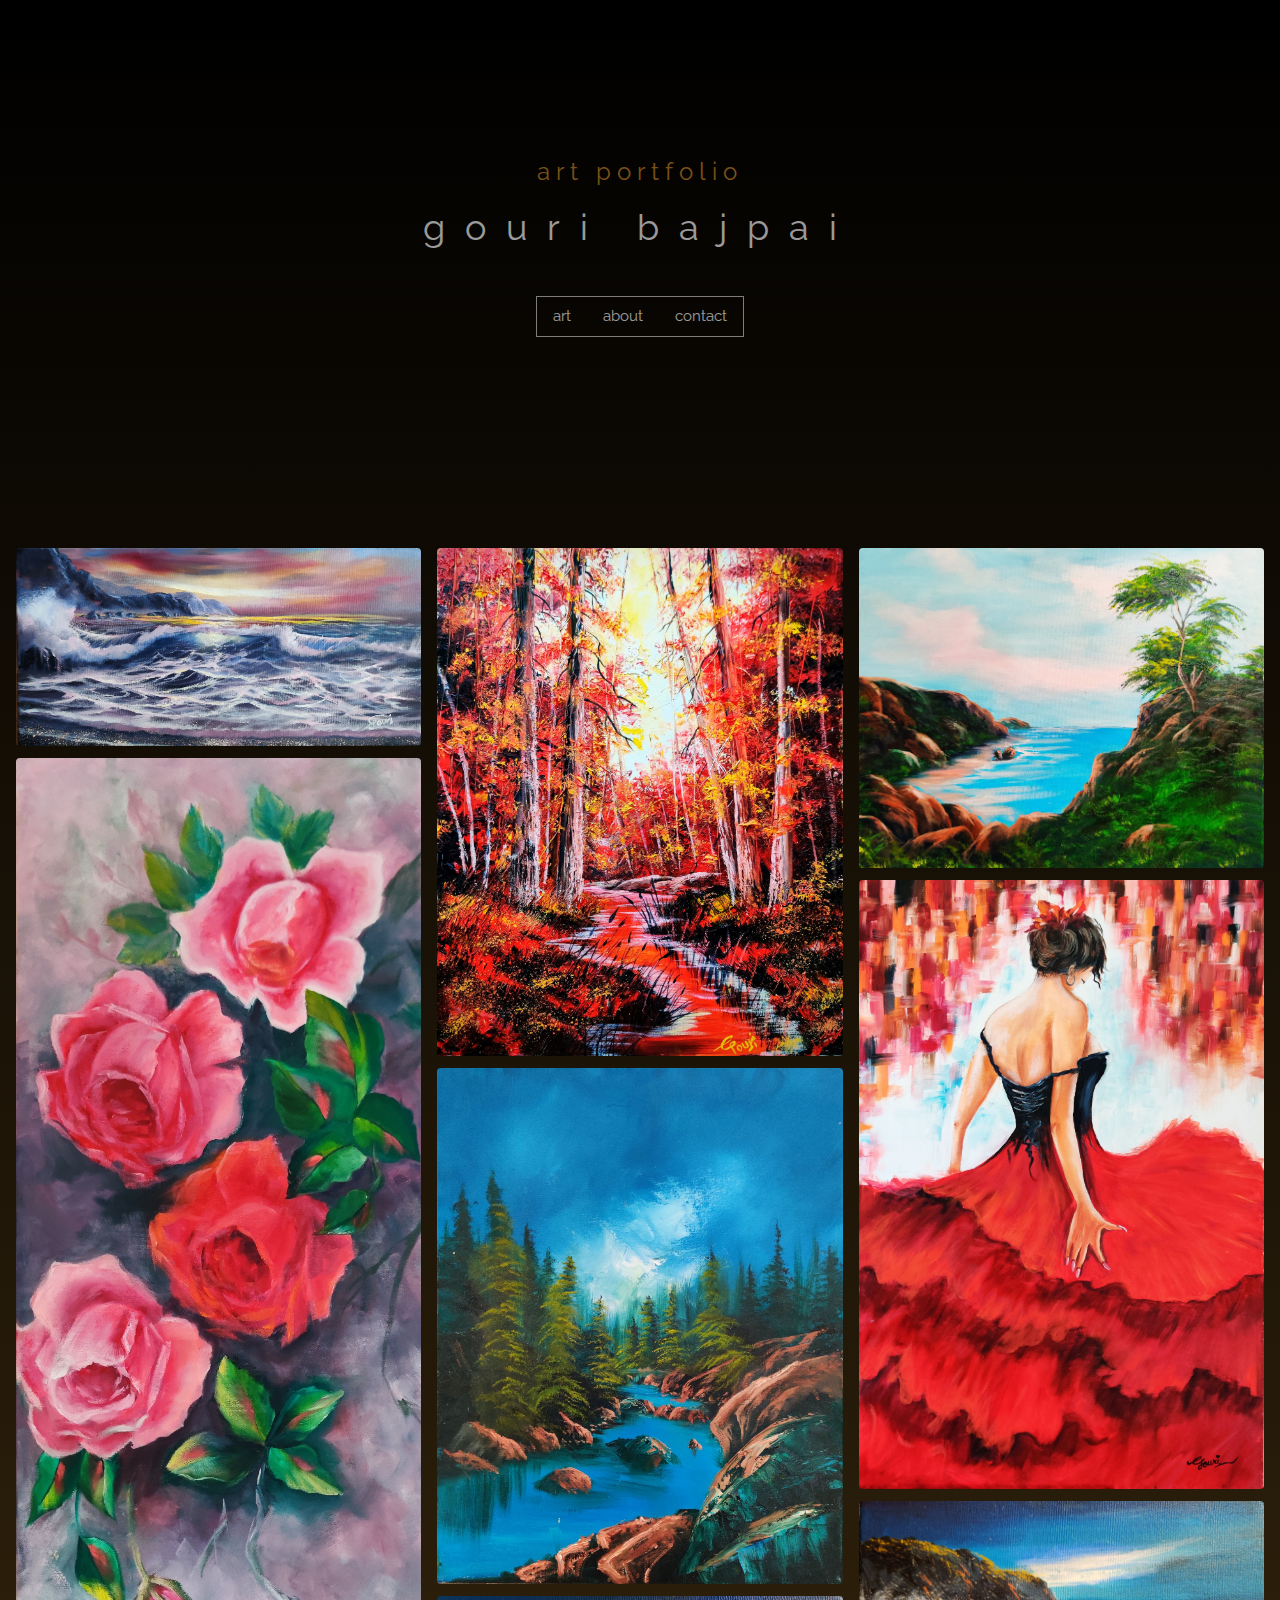
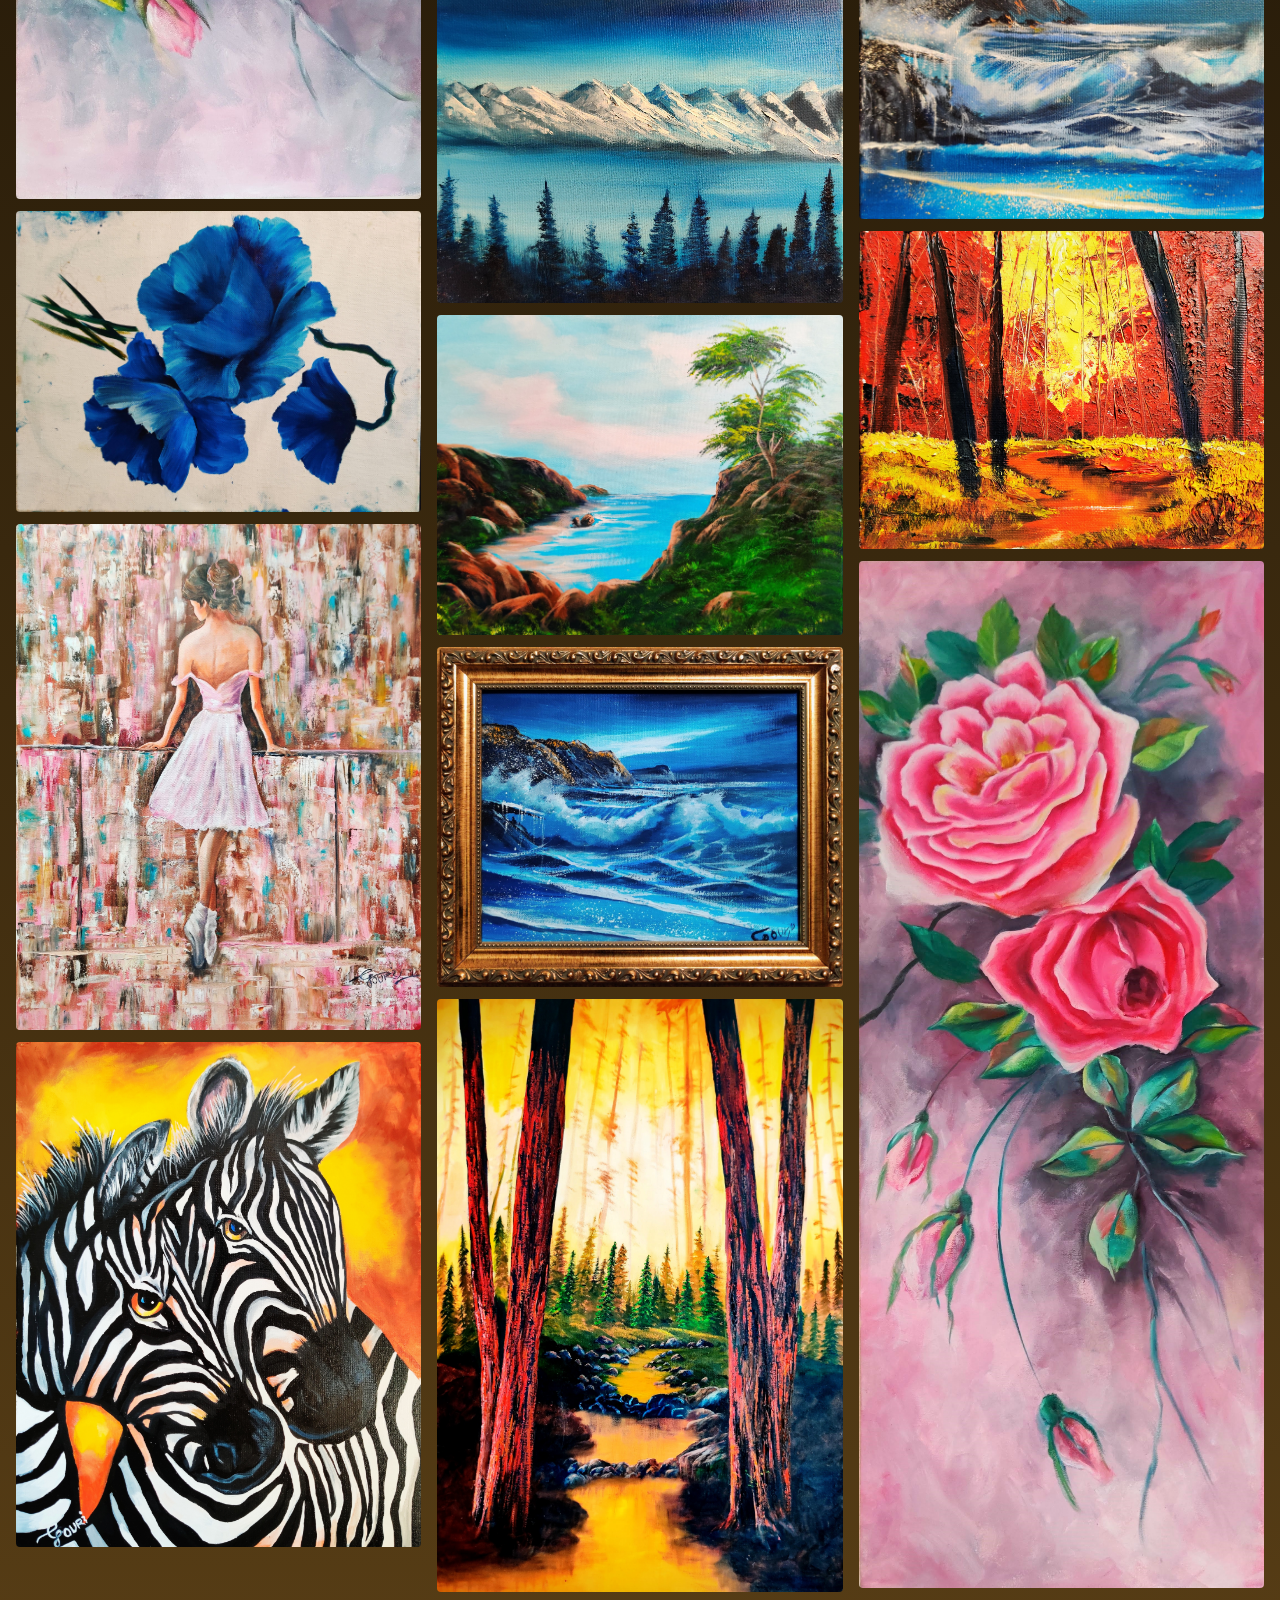
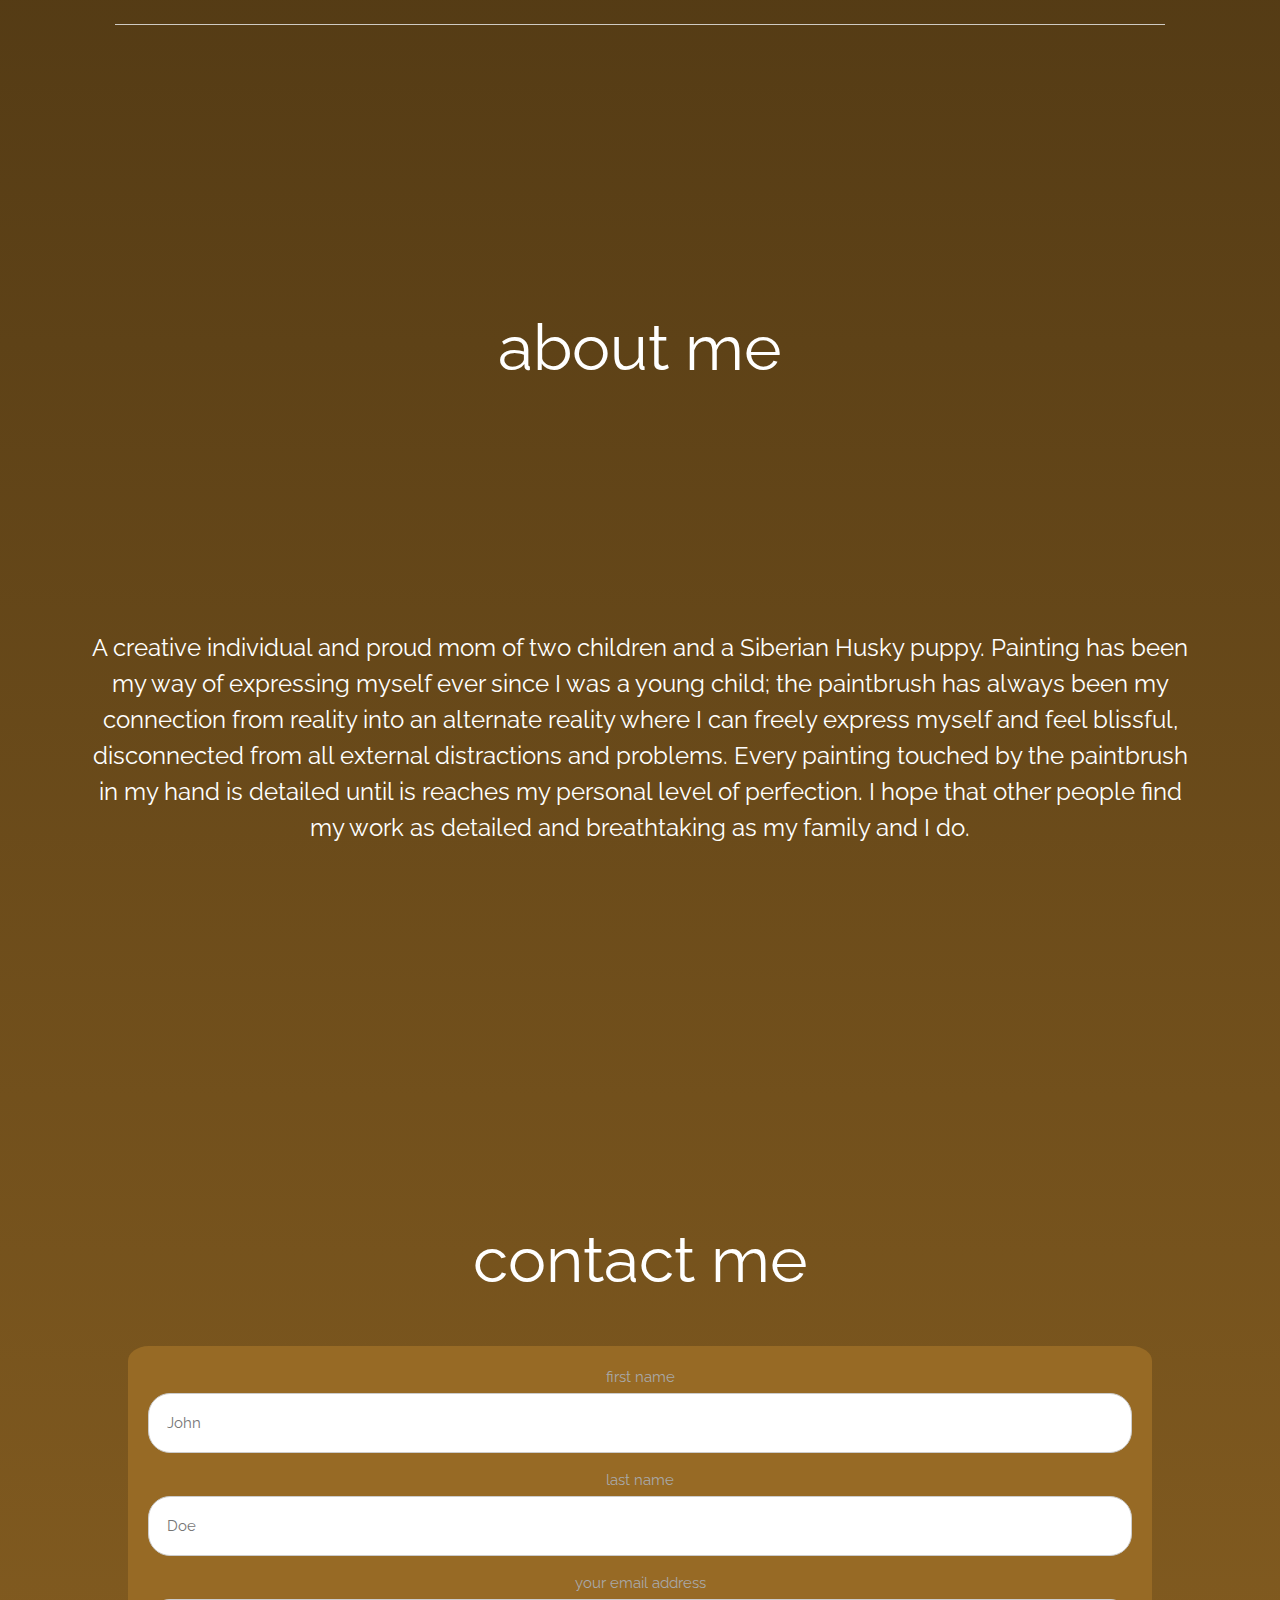
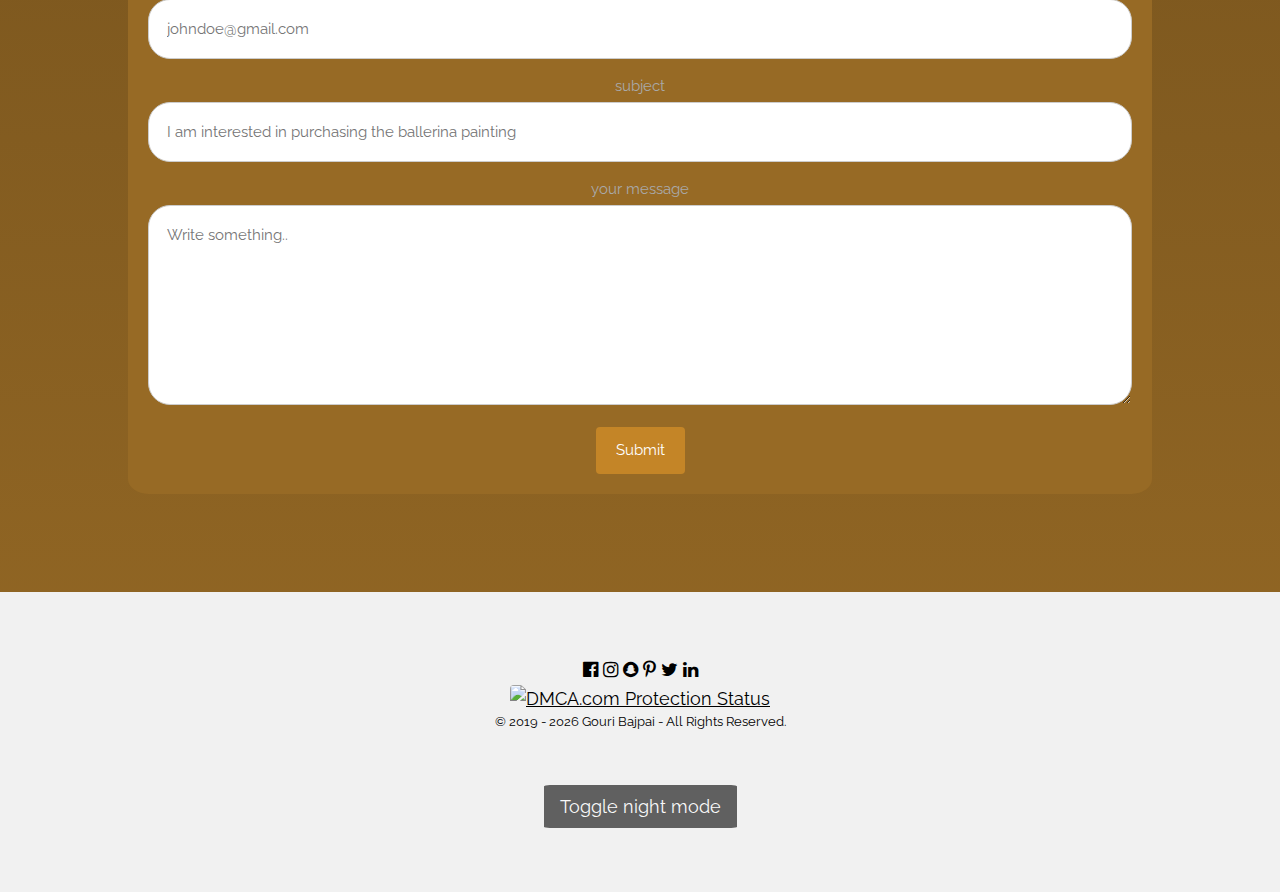
==== commit 2b3bc542: "Update index.html" ====
--- a/html/index.html
+++ b/html/index.html
@@ -51,7 +51,7 @@
       position: fixed;
       top: 0;
       left: 0;
-      background-color: rgb(255, 255, 255);
+      background-image: linear-gradient(black, #976a25);
       display: flex;
       justify-content: center;
       align-items: center;
@@ -63,7 +63,7 @@
       height: 30px;
       border-radius: 20%;
       position: relative;
-      border: 4px solid #000;
+      border: 4px solid rgb(255, 253, 253);
       animation: loader 2s infinite ease;
     }
 
@@ -120,19 +120,24 @@
       }
     }
 
+    html {
+      scroll-behavior: smooth;
+    }
+
     /* width */
     ::-webkit-scrollbar {
-      width: 4px;
+      width: 6px;
     }
 
     /* Track */
     ::-webkit-scrollbar-track {
-      display: none;
+      opacity: 0%;
+      background-image: linear-gradient(black, #976a25);
     }
 
     /* Handle */
     ::-webkit-scrollbar-thumb {
-      background: grey;
+      background: antiquewhite;
       border-radius: 10px;
       opacity: 0.5%;
       transition: opacity 0.2s;
@@ -140,7 +145,7 @@
 
     /* Handle on hover */
     ::-webkit-scrollbar-thumb:hover {
-      background: black;
+      background: lavenderblush;
       opacity: 1;
     }
   </style>
@@ -152,7 +157,9 @@
     }
 
     body {
-      background-color: rgb(255, 249, 241);
+      /* background-color: rgb(255, 249, 241); */
+      background-image: linear-gradient(black, #976a25);
+      color: white;
       transition: 0.3s;
     }
 
@@ -161,8 +168,8 @@
     }
 
     .dark-mode {
-      background-color: black;
-      color: white;
+      background-image: linear-gradient(lavenderblush, antiquewhite);
+      color: black;
     }
 
     h1 {
@@ -254,7 +261,80 @@
       height: 95%;
     }
   </style>
-
+  <!-- <script src="https://ajax.googleapis.com/ajax/libs/jquery/3.3.1/jquery.min.js"></script>
+<script>
+$(document).ready(function(){
+  // Add smooth scrolling to all links
+  $("a").on('click', function(event) {
+
+    // Make sure this.hash has a value before overriding default behavior
+    if (this.hash !== "") {
+      // Prevent default anchor click behavior
+      event.preventDefault();
+
+      // Store hash
+      var hash = this.hash;
+
+      // Using jQuery's animate() method to add smooth page scroll
+      // The optional number (800) specifies the number of milliseconds it takes to scroll to the specified area
+      $('html, body').animate({
+        scrollTop: $(hash).offset().top
+      }, 800, function(){
+   
+        // Add hash (#) to URL when done scrolling (default click behavior)
+        window.location.hash = hash;
+      });
+    } // End if
+  });
+});
+</script> -->
+  <style>
+    body {}
+
+    * {
+      box-sizing: border-box;
+    }
+
+    input[type=text],
+    input[type=email],
+    select,
+    textarea {
+      width: 100%;
+      padding: 18px;
+      border: 1px solid #ccc;
+      border-radius: 22px;
+      box-sizing: border-box;
+      margin-top: 4px;
+      margin-bottom: 16px;
+      resize: vertical;
+    }
+
+    input[type=submit] {
+      background-color: #4CAF50;
+      color: white;
+      padding: 12px 20px;
+      border: none;
+      border-radius: 4px;
+      cursor: pointer;
+    }
+
+    input[type=submit]:hover {
+      background-color: #45a049;
+    }
+
+    .container {
+      border-radius: 5px;
+      background-color: #f2f2f2;
+      padding: 20px;
+    }
+  </style>
+  <style>
+    input:focus,
+    textarea:focus,
+    select:focus {
+      outline: none;
+    }
+  </style>
   <link rel="apple-touch-icon" sizes="180x180" href="apple-touch-icon.png">
   <link rel="icon" type="image/png" sizes="32x32" href="favicon-32x32.png">
   <link rel="icon" type="image/png" sizes="16x16" href="favicon-16x16.png">
@@ -288,15 +368,15 @@
 
       <div style="" class="w3-padding-32">
         <div class="w3-bar w3-border">
-          <a href="index.html" class="w3-bar-item w3-button zoom">art</a>
-          <a href="about.html" class="w3-bar-item w3-button zoom">about</a>
-          <a href="contact.html" class="w3-bar-item w3-button zoom">contact</a>
+          <a href="#art" class="w3-bar-item w3-button zoom">art</a>
+          <a href="#aboutme" class="w3-bar-item w3-button zoom">about</a>
+          <a href="#contact" class="w3-bar-item w3-button zoom">contact</a>
         </div>
       </div>
     </header>
-
+    <div style="margin-bottom: 3vh; font-size: 1px;" id="art">&nbsp;</div>
     <!-- Photo Grid -->
-    <div class="w3-row-padding" style="margin-bottom:128px;">
+    <div id="" class="w3-row-padding" style="margin-bottom:1vh;">
       <div class="w3-third">
         <img oncontextmenu="nostil(); return false;" draggable="false" loading="eager" class="nosteel img noselect"
           src="pt1.jpg" alt="<b>Dawn Shore</b><br><br><i>Contact for details</i>" style="width:100%">
@@ -337,7 +417,59 @@
           src="pt3.jpg" style="width:100%">
       </div>
     </div>
-
+    <hr style="width: 82vw; margin-left: auto; margin-right: auto; margin-bottom: 18vh; opacity: 0.8;">
+    <div style="margin-bottom: 0px;" id="aboutme">&nbsp;</div>
+
+    <!-- about me -->
+    <div style="margin-bottom: 30vh; margin-top: 10vh;">
+      <div class="clearfix w3-auto">
+        <span class="w3-jumbo w3-margin w3-center" style="text-align: center; display: block; margin: 0 auto;">about
+          me</span><br>
+        <video
+          style="outline: none; border-radius: 18px; width: auto; max-width: 300px; display: block ;margin: 0 auto; margin-bottom: 3% "
+          autoplay loop>
+          <source src="mom.webm" type="video/webm">
+        </video>
+        <span
+          style="margin: 0 auto; margin-bottom: 10vh; margin-left: auto; margin-right: auto; display: block ;text-align: center; padding: 12px;"
+          class="w3-xlarge">A creative individual and proud mom of two children and a Siberian Husky puppy. Painting has
+          been my way of expressing myself ever since I was a young child; the paintbrush has always been my connection
+          from reality into an alternate reality where I can freely express myself and feel blissful, disconnected from
+          all external distractions and problems. Every painting touched by the paintbrush in my hand is detailed until
+          is reaches my personal level of perfection. I hope that other people find my work as detailed and breathtaking
+          as my family and I do.</span>
+      </div>
+    </div>
+    <hr style="width: 90vw; margin-left: auto; margin-right: auto; opacity: 0;">
+    <!-- contact -->
+    <div style="margin-bottom: 40px;" id="contact">&nbsp;</div>
+    <span class="w3-jumbo w3-margin w3-center" style="text-align: center; display: block; margin: 0 auto;">contact
+      me</span><br>
+    <!-- <div id="contact"> -->
+    <div
+      style="background-color: #976a25; margin-bottom: 98px; color: darkgray; width: 80%; margin-left: auto; margin-right: auto; outline: none; border-radius: 2%;"
+      class="container w3-center">
+      <form action="https://formsubmit.co/abeerdude@gmail.com" method="POST">
+        <label for="fname">first name</label>
+        <input type="text" id="fname" name="firstname" placeholder="John">
+
+        <label for="lname">last name</label>
+        <input type="text" id="lname" name="lastname" placeholder="Doe">
+
+        <label for="email">your email address</label>
+        <input type="email" id="email" name="email" placeholder="johndoe@gmail.com">
+
+        <label for="subject">subject</label>
+        <input type="text" id="lname" name="_subject"
+          placeholder="I am interested in purchasing the ballerina painting">
+
+        <label for="message">your message</label>
+        <textarea id="message" name="Message" placeholder="Write something.." style="height:200px"></textarea>
+
+        <input class="w3-btn" style="background: rgb(196, 133, 39);" type="submit" value="Submit">
+      </form>
+    </div>
+    <!-- </div> -->
     <!-- End Page Content -->
   </div>
 
@@ -414,6 +546,8 @@
     //     })
     //   }
     // }
+
+
   </script>
   <script>
     $(window).on("load", function () {
